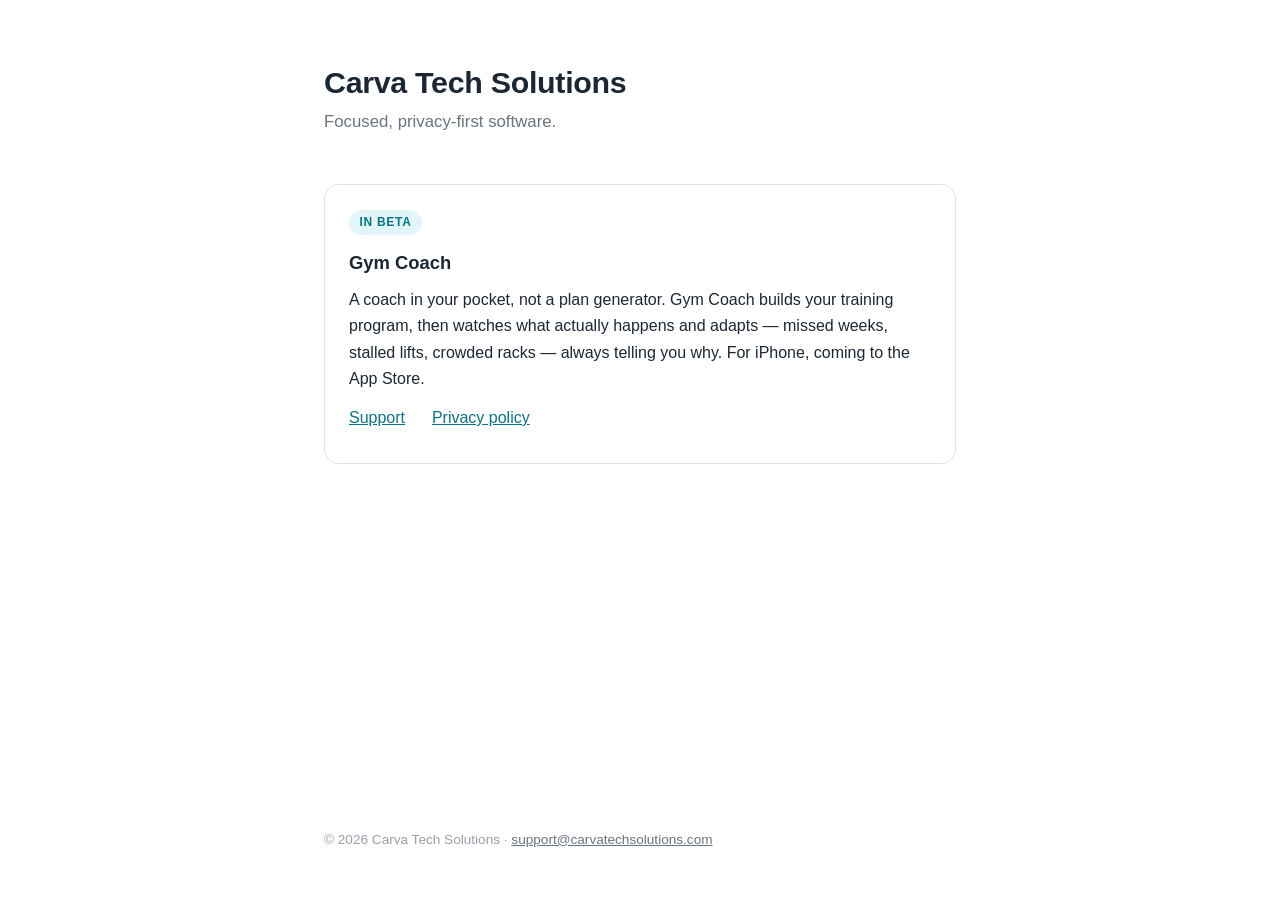
==== index.html @ 8b071067 "Carva Tech site: landing page + Gym Coach legal pages Static site for carvatechsolutions.com via Git" ====
<!doctype html>
<html lang="en">
<head>
<meta charset="utf-8">
<meta name="viewport" content="width=device-width, initial-scale=1">
<title>Carva Tech Solutions</title>
<meta name="description" content="Carva Tech Solutions builds focused, privacy-first software. Maker of Gym Coach, the adaptive training coach for iPhone.">
<style>
  :root { color-scheme: light dark; }
  * { box-sizing: border-box; }
  body {
    margin: 0 auto; max-width: 42rem; min-height: 100vh;
    display: flex; flex-direction: column;
    padding: 4rem 1.25rem 2.5rem;
    font: 16px/1.65 -apple-system, BlinkMacSystemFont, "Segoe UI", Roboto, sans-serif;
    color: #1c2733; background: #ffffff;
  }
  h1 { font-size: 1.9rem; line-height: 1.2; margin: 0 0 .5rem; letter-spacing: -.01em; }
  h2 { font-size: 1.15rem; margin: 0 0 .35rem; }
  p { margin: .55rem 0; }
  a { color: #067585; }
  .tagline { color: #6a7480; font-size: 1.05rem; margin: 0 0 3rem; }
  .card {
    border: 1px solid #dde4e9; border-radius: 14px; padding: 1.4rem 1.5rem; margin: 0 0 1.5rem;
  }
  .badge {
    display: inline-block; font-size: .75rem; font-weight: 600; letter-spacing: .06em;
    text-transform: uppercase; color: #067585; background: #e2f6f9;
    border-radius: 999px; padding: .15rem .65rem; margin-bottom: .8rem;
  }
  .links { margin-top: .8rem; }
  .links a { margin-right: 1.4rem; }
  footer {
    margin-top: auto; padding-top: 3rem; color: #97a1ab; font-size: .85rem;
  }
  footer a { color: #6a7480; }
  @media (prefers-color-scheme: dark) {
    body { color: #d7e2ea; background: #10161d; }
    a { color: #4fc6da; }
    .tagline { color: #8b98a5; }
    .card { border-color: #2b3a48; }
    .badge { color: #4fc6da; background: #0a3138; }
    footer { color: #5a6875; }
    footer a { color: #8b98a5; }
  }
</style>
</head>
<body>

<h1>Carva Tech Solutions</h1>
<p class="tagline">Focused, privacy-first software.</p>

<div class="card">
  <span class="badge">In beta</span>
  <h2>Gym Coach</h2>
  <p>A coach in your pocket, not a plan generator. Gym Coach builds your training program, then watches what actually happens and adapts — missed weeks, stalled lifts, crowded racks — always telling you why. For iPhone, coming to the App Store.</p>
  <p class="links">
    <a href="/gym-coach/support.html">Support</a>
    <a href="/gym-coach/privacy-policy.html">Privacy policy</a>
  </p>
</div>

<footer>
  <p>© 2026 Carva Tech Solutions · <a href="mailto:support@carvatechsolutions.com">support@carvatechsolutions.com</a></p>
</footer>

</body>
</html>
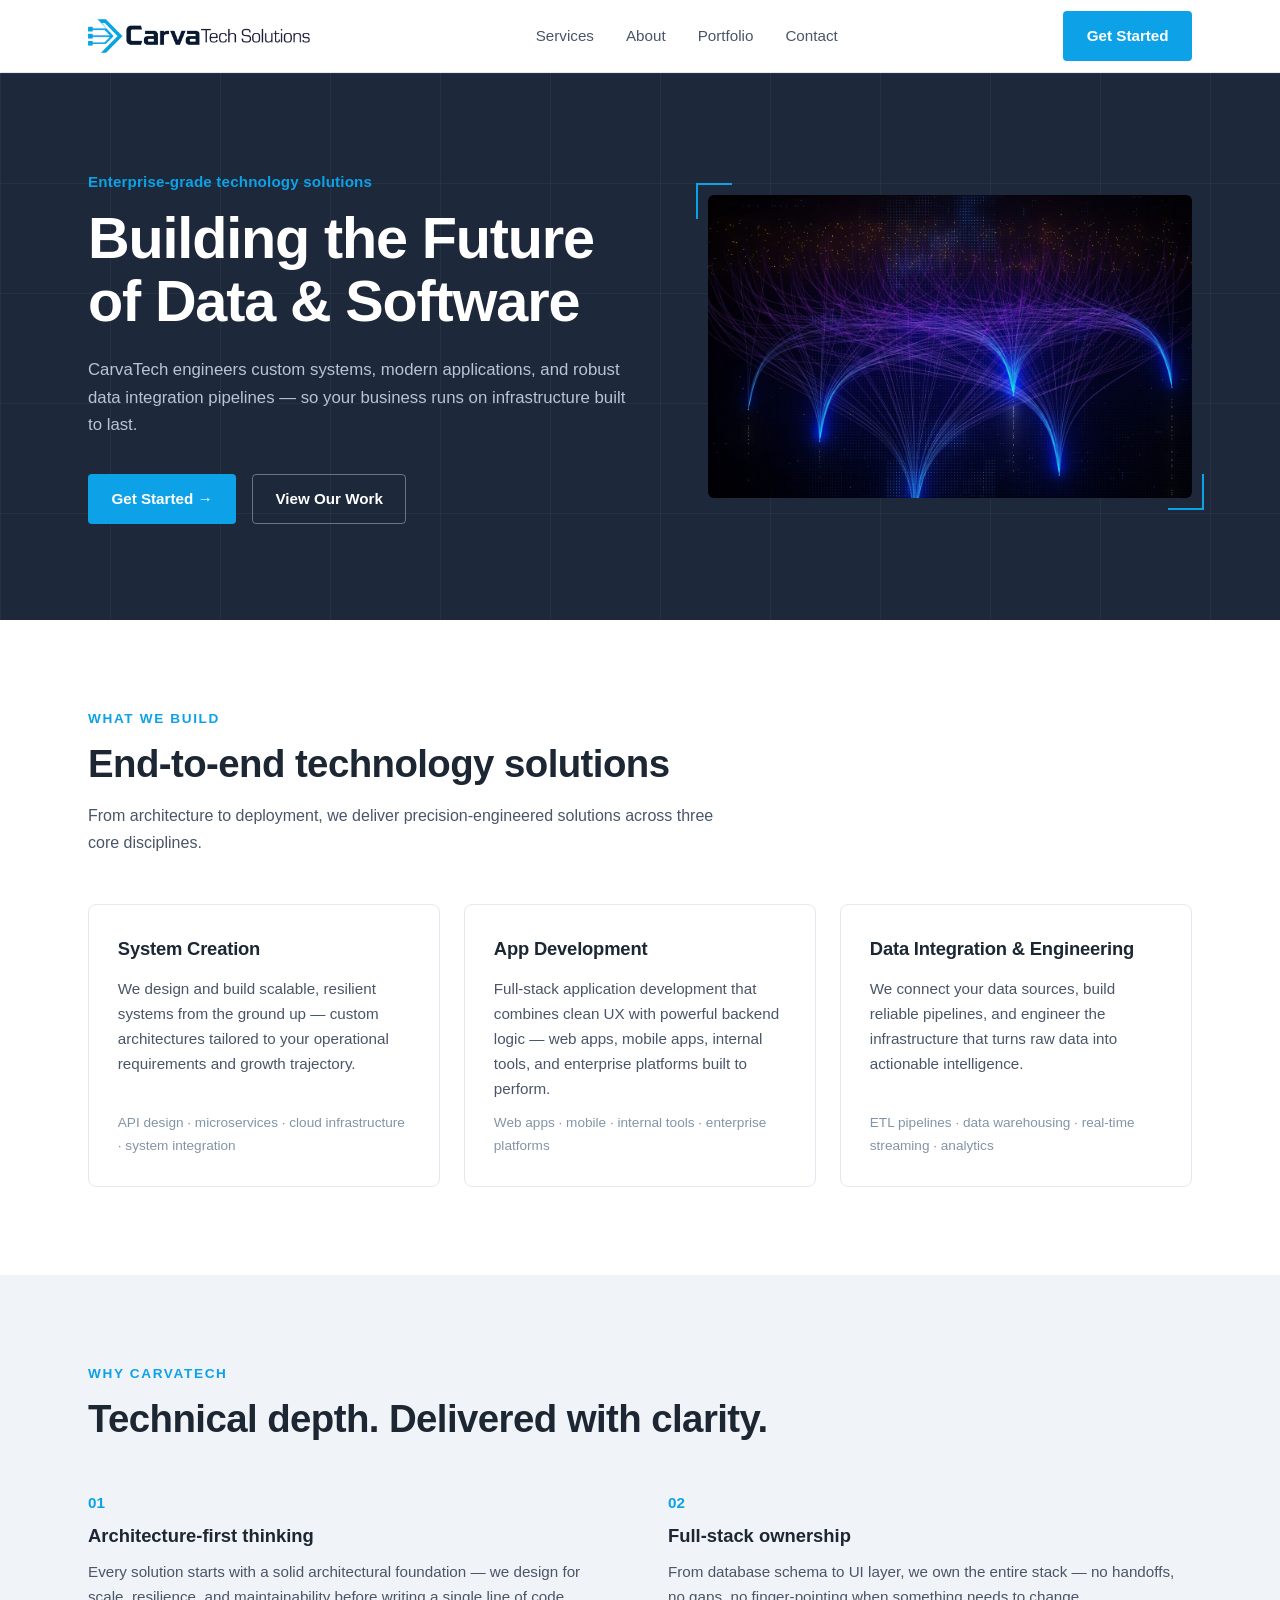
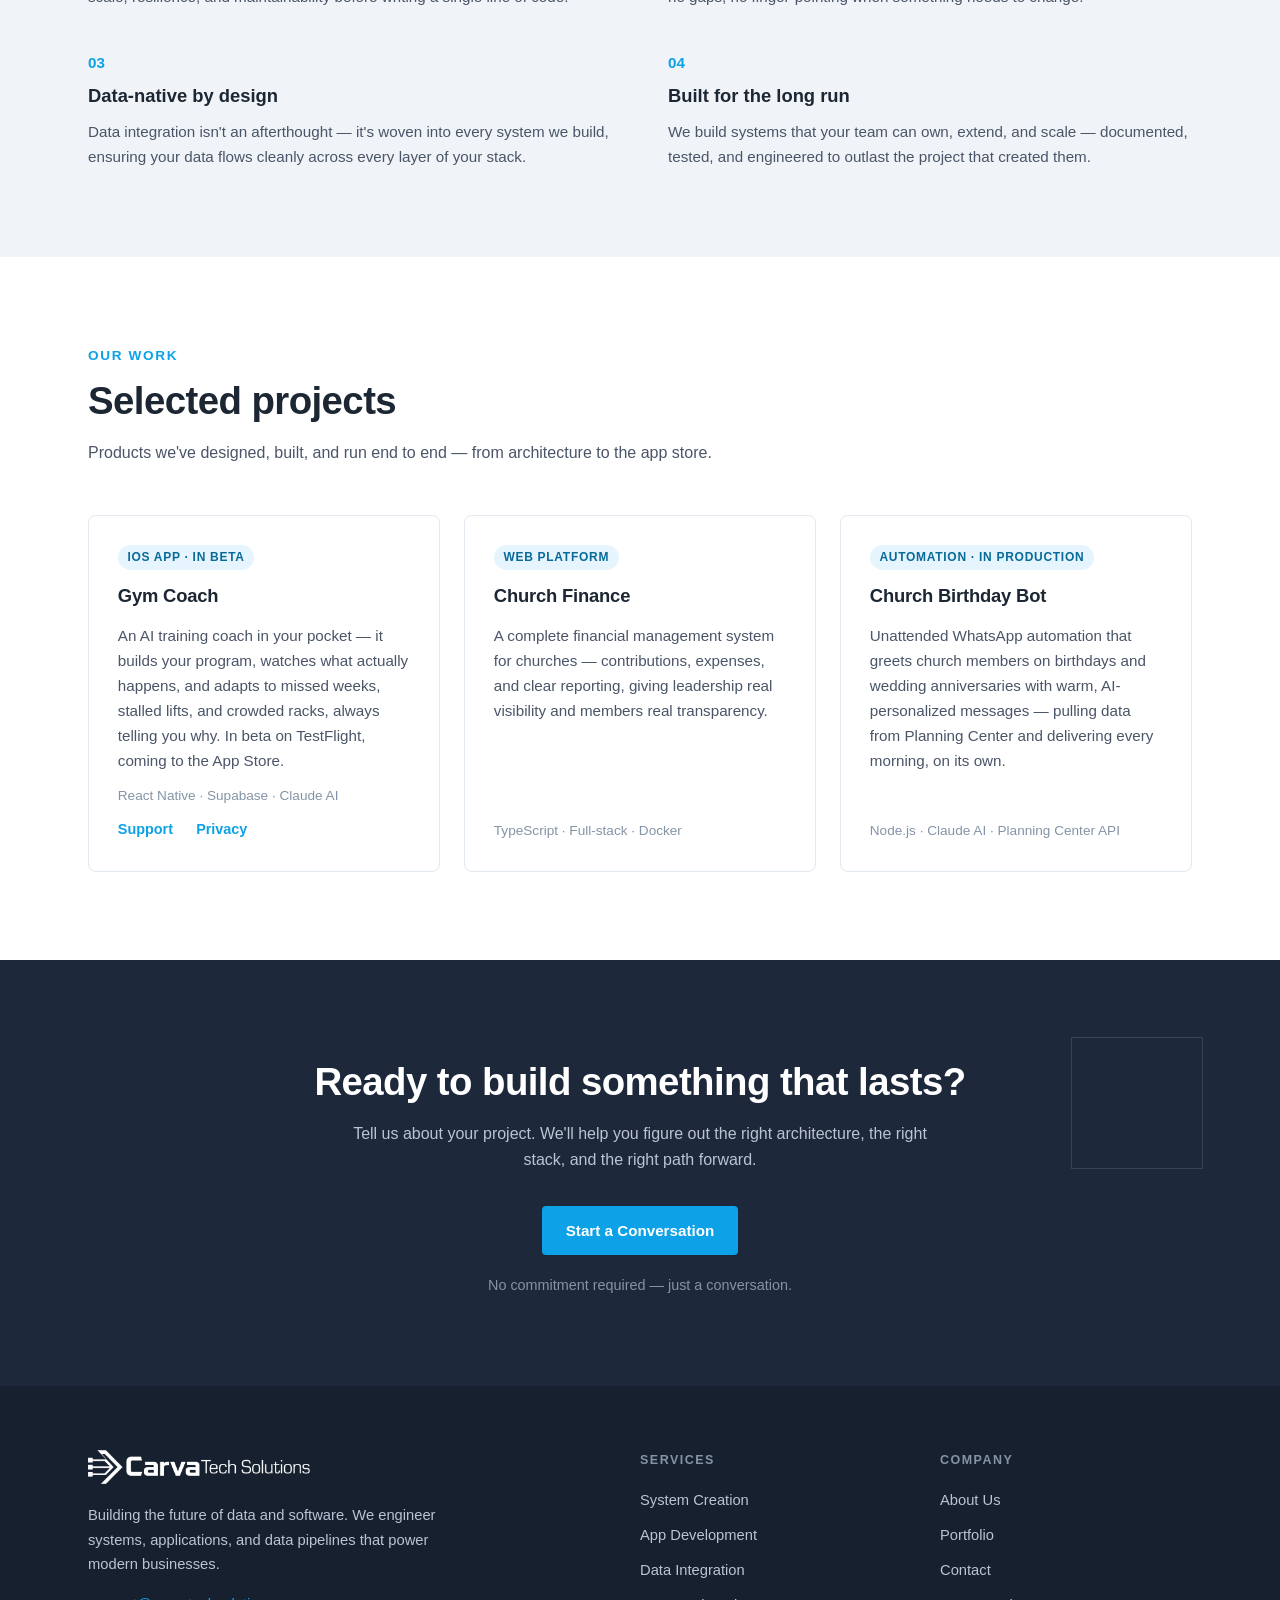
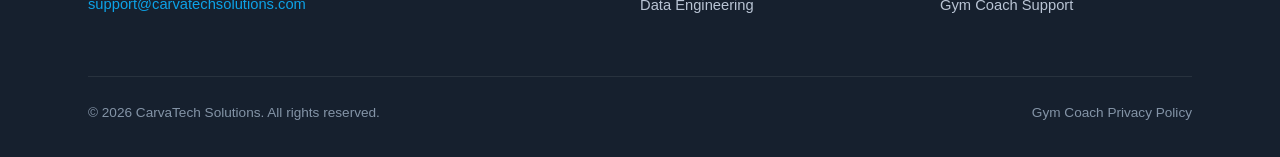
==== commit ef1b22ea: "Redesign in the Airo pattern: logo, hero, services, why, portfolio Recreates the GoDaddy Airo design" ====
--- a/index.html
+++ b/index.html
@@ -3,65 +3,272 @@
 <head>
 <meta charset="utf-8">
 <meta name="viewport" content="width=device-width, initial-scale=1">
-<title>Carva Tech Solutions</title>
-<meta name="description" content="Carva Tech Solutions builds focused, privacy-first software. Maker of Gym Coach, the adaptive training coach for iPhone.">
+<title>CarvaTech Solutions — Systems, Apps & Data Engineering</title>
+<meta name="description" content="CarvaTech engineers custom systems, modern applications, and robust data integration pipelines — infrastructure built to last.">
+<link rel="icon" type="image/png" href="/assets/favicon.png">
+<meta property="og:title" content="CarvaTech Solutions — Systems, Apps & Data Engineering">
+<meta property="og:description" content="Custom systems, modern applications, and robust data pipelines — built to last.">
+<meta property="og:image" content="https://carvatechsolutions.com/assets/hero.jpg">
 <style>
-  :root { color-scheme: light dark; }
-  * { box-sizing: border-box; }
-  body {
-    margin: 0 auto; max-width: 42rem; min-height: 100vh;
-    display: flex; flex-direction: column;
-    padding: 4rem 1.25rem 2.5rem;
-    font: 16px/1.65 -apple-system, BlinkMacSystemFont, "Segoe UI", Roboto, sans-serif;
-    color: #1c2733; background: #ffffff;
+  :root {
+    --navy: #1d283a; --navy-deep: #16202e; --accent: #0da2e7; --accent-dark: #0b8fcc;
+    --ink: #1c2733; --body: #4a5568; --muted: #8494a7; --line: #e3e9f0; --wash: #f0f3f7;
   }
-  h1 { font-size: 1.9rem; line-height: 1.2; margin: 0 0 .5rem; letter-spacing: -.01em; }
-  h2 { font-size: 1.15rem; margin: 0 0 .35rem; }
-  p { margin: .55rem 0; }
-  a { color: #067585; }
-  .tagline { color: #6a7480; font-size: 1.05rem; margin: 0 0 3rem; }
-  .card {
-    border: 1px solid #dde4e9; border-radius: 14px; padding: 1.4rem 1.5rem; margin: 0 0 1.5rem;
-  }
-  .badge {
-    display: inline-block; font-size: .75rem; font-weight: 600; letter-spacing: .06em;
-    text-transform: uppercase; color: #067585; background: #e2f6f9;
-    border-radius: 999px; padding: .15rem .65rem; margin-bottom: .8rem;
-  }
-  .links { margin-top: .8rem; }
-  .links a { margin-right: 1.4rem; }
-  footer {
-    margin-top: auto; padding-top: 3rem; color: #97a1ab; font-size: .85rem;
-  }
-  footer a { color: #6a7480; }
-  @media (prefers-color-scheme: dark) {
-    body { color: #d7e2ea; background: #10161d; }
-    a { color: #4fc6da; }
-    .tagline { color: #8b98a5; }
-    .card { border-color: #2b3a48; }
-    .badge { color: #4fc6da; background: #0a3138; }
-    footer { color: #5a6875; }
-    footer a { color: #8b98a5; }
+  * { box-sizing: border-box; margin: 0; }
+  html { scroll-behavior: smooth; }
+  body { font-family: Inter, -apple-system, BlinkMacSystemFont, "Segoe UI", Roboto, sans-serif;
+         color: var(--ink); background: #fff; line-height: 1.65; font-size: 16px; }
+  img { max-width: 100%; display: block; }
+  a { color: var(--accent); text-decoration: none; }
+  .wrap { max-width: 72rem; margin: 0 auto; padding: 0 1.5rem; }
+
+  .btn { display: inline-block; padding: .7rem 1.4rem; border-radius: 4px; font-weight: 600;
+         font-size: .95rem; border: 1px solid transparent; cursor: pointer; }
+  .btn-primary { background: var(--accent); color: #fff; }
+  .btn-primary:hover { background: var(--accent-dark); }
+  .btn-ghost { border-color: rgba(255,255,255,.35); color: #fff; }
+  .btn-ghost:hover { border-color: #fff; }
+
+  /* header */
+  header { position: sticky; top: 0; z-index: 10; background: #fff; border-bottom: 1px solid var(--line); }
+  .nav { display: flex; align-items: center; justify-content: space-between; height: 72px; }
+  .nav img { height: 34px; width: auto; }
+  .nav-links { display: flex; gap: 2rem; }
+  .nav-links a { color: var(--body); font-size: .95rem; font-weight: 500; }
+  .nav-links a:hover { color: var(--ink); }
+
+  /* hero */
+  .hero { background: var(--navy); color: #fff; position: relative; overflow: hidden; }
+  .hero::before { content: ""; position: absolute; inset: 0;
+    background-image: linear-gradient(rgba(255,255,255,.045) 1px, transparent 1px),
+                      linear-gradient(90deg, rgba(255,255,255,.045) 1px, transparent 1px);
+    background-size: 110px 110px; }
+  .hero .wrap { position: relative; display: flex; align-items: center; gap: 4rem; padding-block: 6rem; }
+  .hero-copy { flex: 1.15; }
+  .kicker { color: var(--accent); font-weight: 600; font-size: .95rem; letter-spacing: .01em; }
+  h1 { font-size: clamp(2.3rem, 5vw, 3.6rem); line-height: 1.1; letter-spacing: -.02em; margin: .8rem 0 1.4rem; }
+  .hero p { color: #b9c4d4; max-width: 34rem; font-size: 1.05rem; }
+  .hero-ctas { display: flex; gap: 1rem; margin-top: 2.2rem; }
+  .hero-art { flex: 1; position: relative; }
+  .hero-art img { border-radius: 6px; }
+  .hero-art::before, .hero-art::after { content: ""; position: absolute; width: 34px; height: 34px; border: 2px solid var(--accent); }
+  .hero-art::before { top: -12px; left: -12px; border-right: none; border-bottom: none; }
+  .hero-art::after { bottom: -12px; right: -12px; border-left: none; border-top: none; }
+
+  /* sections */
+  section { padding-block: 5.5rem; }
+  .label { color: var(--accent); font-weight: 600; font-size: .85rem; text-transform: uppercase; letter-spacing: .12em; }
+  h2 { font-size: clamp(1.7rem, 3.4vw, 2.4rem); letter-spacing: -.015em; line-height: 1.2; margin: .7rem 0 1rem; }
+  .sub { color: var(--body); max-width: 40rem; }
+
+  .cards { display: grid; grid-template-columns: repeat(3, 1fr); gap: 1.5rem; margin-top: 3rem; }
+  .card { border: 1px solid var(--line); border-radius: 8px; padding: 1.8rem; display: flex; flex-direction: column; gap: .7rem; }
+  .card:hover { border-color: var(--accent); }
+  .card h3 { font-size: 1.15rem; letter-spacing: -.01em; }
+  .card p { color: var(--body); font-size: .95rem; flex: 1; }
+  .tags { color: var(--muted); font-size: .85rem; }
+
+  .wash { background: var(--wash); }
+  .why-grid { display: grid; grid-template-columns: 1fr 1fr; gap: 2.6rem 3.5rem; margin-top: 3rem; }
+  .why-num { color: var(--accent); font-weight: 700; font-size: .95rem; }
+  .why-grid h3 { font-size: 1.15rem; margin: .35rem 0 .45rem; }
+  .why-grid p { color: var(--body); font-size: .95rem; }
+
+  .badge { align-self: flex-start; background: #e6f5fd; color: #086a99; font-size: .75rem;
+           font-weight: 600; letter-spacing: .06em; text-transform: uppercase;
+           padding: .18rem .6rem; border-radius: 999px; }
+  .card-links { font-size: .9rem; font-weight: 600; }
+  .card-links a + a { margin-left: 1.2rem; }
+
+  /* cta */
+  .cta { background: var(--navy); color: #fff; text-align: center; position: relative; overflow: hidden; }
+  .cta::before { content: ""; position: absolute; right: 6%; top: 18%; width: 130px; height: 130px;
+                 border: 1px solid rgba(255,255,255,.12); }
+  .cta p { color: #b9c4d4; max-width: 36rem; margin: 0 auto 2rem; }
+  .cta .note { font-size: .9rem; color: #8494a7; margin: 1.2rem auto 0; }
+
+  /* footer */
+  footer { background: var(--navy-deep); color: #b9c4d4; padding: 4rem 0 2rem; }
+  .foot { display: grid; grid-template-columns: 2fr 1fr 1fr; gap: 3rem; }
+  .foot img { height: 34px; width: auto; filter: brightness(0) invert(1); }
+  .foot-tagline { font-size: .92rem; margin-top: 1.2rem; max-width: 24rem; }
+  .foot-mail { display: inline-block; margin-top: 1rem; font-size: .92rem; }
+  .foot h4 { color: #8494a7; font-size: .78rem; text-transform: uppercase; letter-spacing: .12em; margin-bottom: 1rem; }
+  .foot ul { list-style: none; padding: 0; }
+  .foot li { margin: .55rem 0; }
+  .foot ul a { color: #b9c4d4; font-size: .92rem; }
+  .foot ul a:hover { color: #fff; }
+  .foot-bottom { border-top: 1px solid rgba(255,255,255,.08); margin-top: 3rem; padding-top: 1.6rem;
+                 display: flex; justify-content: space-between; gap: 1rem; flex-wrap: wrap; font-size: .85rem; color: #8494a7; }
+  .foot-bottom a { color: #8494a7; }
+  .foot-bottom a:hover { color: #fff; }
+
+  @media (max-width: 900px) {
+    .hero .wrap { flex-direction: column; gap: 3rem; padding-block: 4rem; }
+    .cards { grid-template-columns: 1fr; }
+    .why-grid { grid-template-columns: 1fr; }
+    .foot { grid-template-columns: 1fr; gap: 2rem; }
+    .nav-links { display: none; }
   }
 </style>
 </head>
 <body>
 
-<h1>Carva Tech Solutions</h1>
-<p class="tagline">Focused, privacy-first software.</p>
-
-<div class="card">
-  <span class="badge">In beta</span>
-  <h2>Gym Coach</h2>
-  <p>A coach in your pocket, not a plan generator. Gym Coach builds your training program, then watches what actually happens and adapts — missed weeks, stalled lifts, crowded racks — always telling you why. For iPhone, coming to the App Store.</p>
-  <p class="links">
-    <a href="/gym-coach/support.html">Support</a>
-    <a href="/gym-coach/privacy-policy.html">Privacy policy</a>
-  </p>
+<header>
+  <div class="wrap nav">
+    <a href="#top"><img src="/assets/logo.png" alt="CarvaTech Solutions"></a>
+    <nav class="nav-links">
+      <a href="#services">Services</a>
+      <a href="#about">About</a>
+      <a href="#portfolio">Portfolio</a>
+      <a href="#contact">Contact</a>
+    </nav>
+    <a class="btn btn-primary" href="#contact">Get Started</a>
+  </div>
+</header>
+
+<div class="hero" id="top">
+  <div class="wrap">
+    <div class="hero-copy">
+      <div class="kicker">Enterprise-grade technology solutions</div>
+      <h1>Building the Future of Data &amp; Software</h1>
+      <p>CarvaTech engineers custom systems, modern applications, and robust data integration pipelines — so your business runs on infrastructure built to last.</p>
+      <div class="hero-ctas">
+        <a class="btn btn-primary" href="#contact">Get Started →</a>
+        <a class="btn btn-ghost" href="#portfolio">View Our Work</a>
+      </div>
+    </div>
+    <div class="hero-art"><img src="/assets/hero.jpg" alt="" loading="eager"></div>
+  </div>
 </div>
 
+<section id="services">
+  <div class="wrap">
+    <div class="label">What we build</div>
+    <h2>End-to-end technology solutions</h2>
+    <p class="sub">From architecture to deployment, we deliver precision-engineered solutions across three core disciplines.</p>
+    <div class="cards">
+      <div class="card">
+        <h3>System Creation</h3>
+        <p>We design and build scalable, resilient systems from the ground up — custom architectures tailored to your operational requirements and growth trajectory.</p>
+        <div class="tags">API design · microservices · cloud infrastructure · system integration</div>
+      </div>
+      <div class="card">
+        <h3>App Development</h3>
+        <p>Full-stack application development that combines clean UX with powerful backend logic — web apps, mobile apps, internal tools, and enterprise platforms built to perform.</p>
+        <div class="tags">Web apps · mobile · internal tools · enterprise platforms</div>
+      </div>
+      <div class="card">
+        <h3>Data Integration &amp; Engineering</h3>
+        <p>We connect your data sources, build reliable pipelines, and engineer the infrastructure that turns raw data into actionable intelligence.</p>
+        <div class="tags">ETL pipelines · data warehousing · real-time streaming · analytics</div>
+      </div>
+    </div>
+  </div>
+</section>
+
+<section id="about" class="wash">
+  <div class="wrap">
+    <div class="label">Why CarvaTech</div>
+    <h2>Technical depth. Delivered with clarity.</h2>
+    <div class="why-grid">
+      <div>
+        <div class="why-num">01</div>
+        <h3>Architecture-first thinking</h3>
+        <p>Every solution starts with a solid architectural foundation — we design for scale, resilience, and maintainability before writing a single line of code.</p>
+      </div>
+      <div>
+        <div class="why-num">02</div>
+        <h3>Full-stack ownership</h3>
+        <p>From database schema to UI layer, we own the entire stack — no handoffs, no gaps, no finger-pointing when something needs to change.</p>
+      </div>
+      <div>
+        <div class="why-num">03</div>
+        <h3>Data-native by design</h3>
+        <p>Data integration isn't an afterthought — it's woven into every system we build, ensuring your data flows cleanly across every layer of your stack.</p>
+      </div>
+      <div>
+        <div class="why-num">04</div>
+        <h3>Built for the long run</h3>
+        <p>We build systems that your team can own, extend, and scale — documented, tested, and engineered to outlast the project that created them.</p>
+      </div>
+    </div>
+  </div>
+</section>
+
+<section id="portfolio">
+  <div class="wrap">
+    <div class="label">Our work</div>
+    <h2>Selected projects</h2>
+    <p class="sub">Products we've designed, built, and run end to end — from architecture to the app store.</p>
+    <div class="cards">
+      <div class="card">
+        <span class="badge">iOS app · In beta</span>
+        <h3>Gym Coach</h3>
+        <p>An AI training coach in your pocket — it builds your program, watches what actually happens, and adapts to missed weeks, stalled lifts, and crowded racks, always telling you why. In beta on TestFlight, coming to the App Store.</p>
+        <div class="tags">React Native · Supabase · Claude AI</div>
+        <div class="card-links">
+          <a href="/gym-coach/support.html">Support</a>
+          <a href="/gym-coach/privacy-policy.html">Privacy</a>
+        </div>
+      </div>
+      <div class="card">
+        <span class="badge">Web platform</span>
+        <h3>Church Finance</h3>
+        <p>A complete financial management system for churches — contributions, expenses, and clear reporting, giving leadership real visibility and members real transparency.</p>
+        <div class="tags">TypeScript · Full-stack · Docker</div>
+      </div>
+      <div class="card">
+        <span class="badge">Automation · In production</span>
+        <h3>Church Birthday Bot</h3>
+        <p>Unattended WhatsApp automation that greets church members on birthdays and wedding anniversaries with warm, AI-personalized messages — pulling data from Planning Center and delivering every morning, on its own.</p>
+        <div class="tags">Node.js · Claude AI · Planning Center API</div>
+      </div>
+    </div>
+  </div>
+</section>
+
+<section id="contact" class="cta">
+  <div class="wrap">
+    <h2>Ready to build something that lasts?</h2>
+    <p>Tell us about your project. We'll help you figure out the right architecture, the right stack, and the right path forward.</p>
+    <a class="btn btn-primary" href="mailto:support@carvatechsolutions.com">Start a Conversation</a>
+    <p class="note">No commitment required — just a conversation.</p>
+  </div>
+</section>
+
 <footer>
-  <p>© 2026 Carva Tech Solutions · <a href="mailto:support@carvatechsolutions.com">support@carvatechsolutions.com</a></p>
+  <div class="wrap">
+    <div class="foot">
+      <div>
+        <img src="/assets/logo.png" alt="CarvaTech Solutions">
+        <p class="foot-tagline">Building the future of data and software. We engineer systems, applications, and data pipelines that power modern businesses.</p>
+        <a class="foot-mail" href="mailto:support@carvatechsolutions.com">support@carvatechsolutions.com</a>
+      </div>
+      <div>
+        <h4>Services</h4>
+        <ul>
+          <li><a href="#services">System Creation</a></li>
+          <li><a href="#services">App Development</a></li>
+          <li><a href="#services">Data Integration</a></li>
+          <li><a href="#services">Data Engineering</a></li>
+        </ul>
+      </div>
+      <div>
+        <h4>Company</h4>
+        <ul>
+          <li><a href="#about">About Us</a></li>
+          <li><a href="#portfolio">Portfolio</a></li>
+          <li><a href="#contact">Contact</a></li>
+          <li><a href="/gym-coach/support.html">Gym Coach Support</a></li>
+        </ul>
+      </div>
+    </div>
+    <div class="foot-bottom">
+      <span>© 2026 CarvaTech Solutions. All rights reserved.</span>
+      <a href="/gym-coach/privacy-policy.html">Gym Coach Privacy Policy</a>
+    </div>
+  </div>
 </footer>
 
 </body>
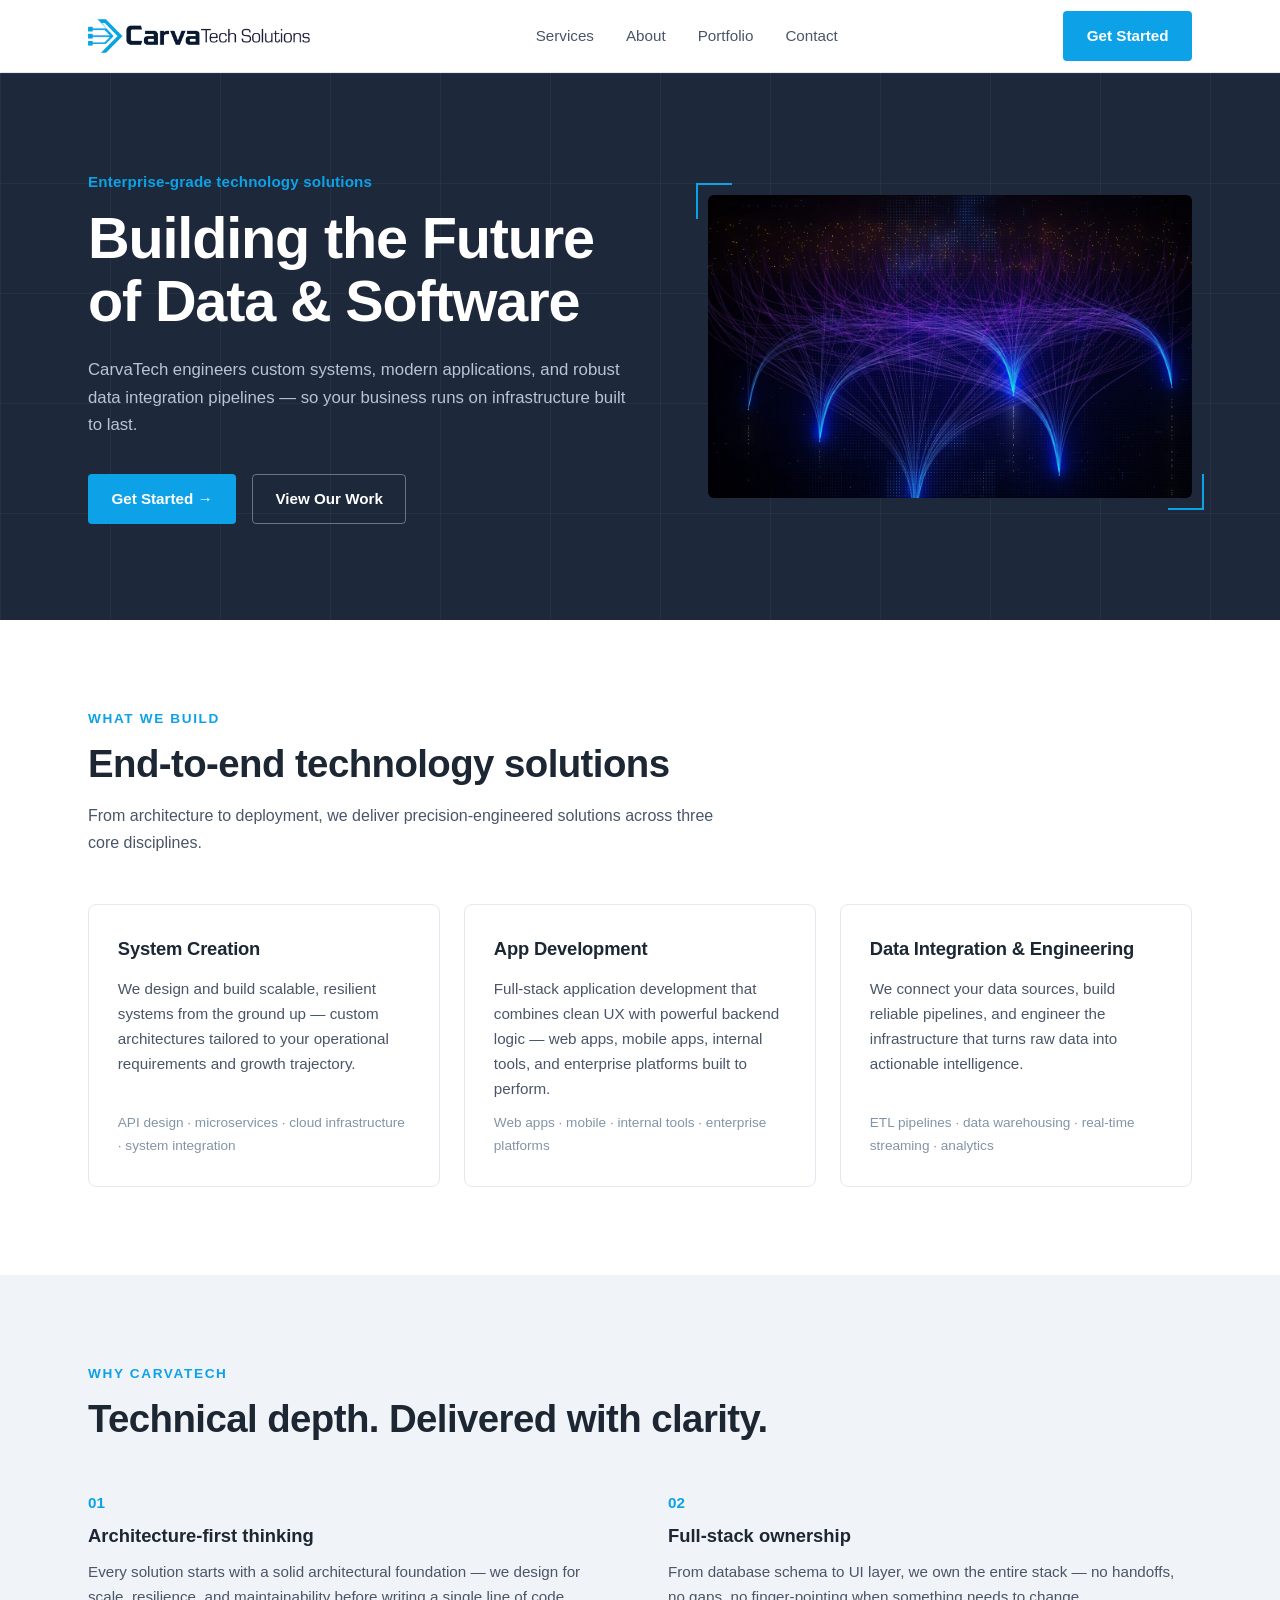
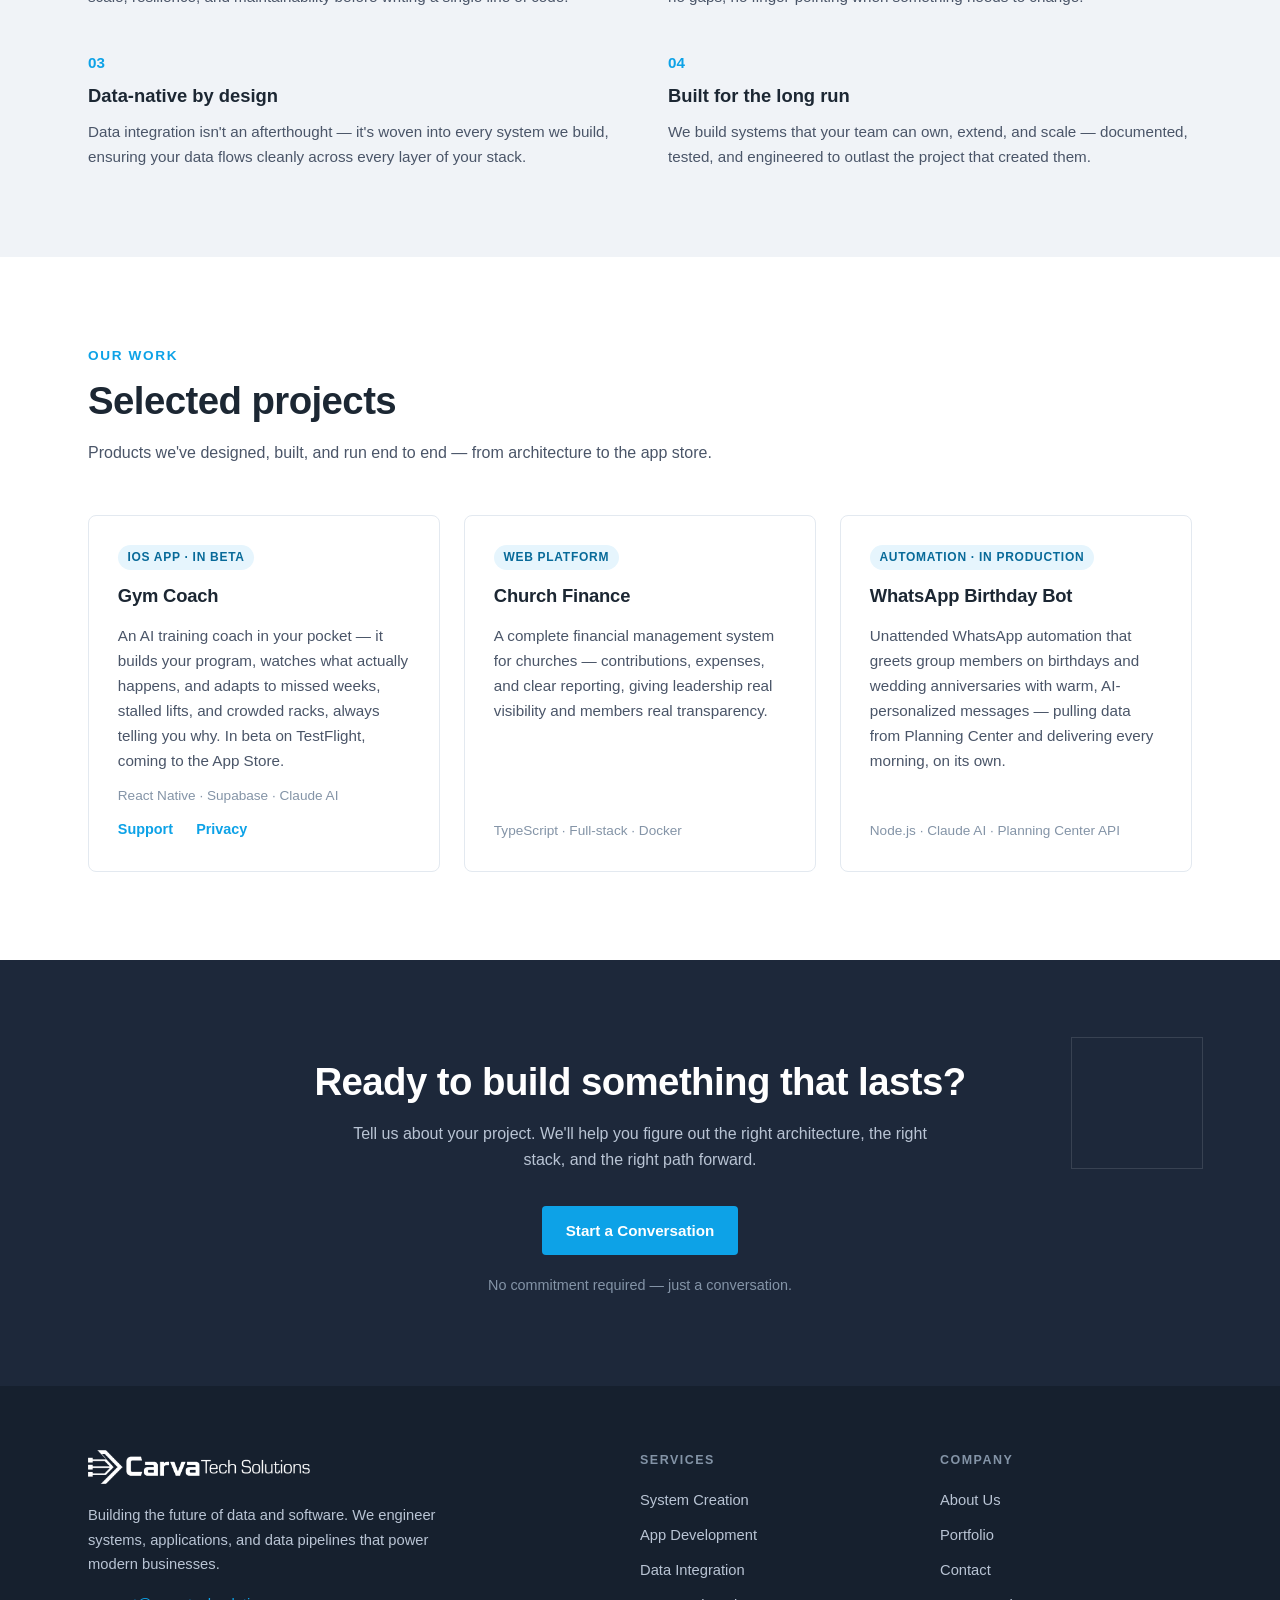
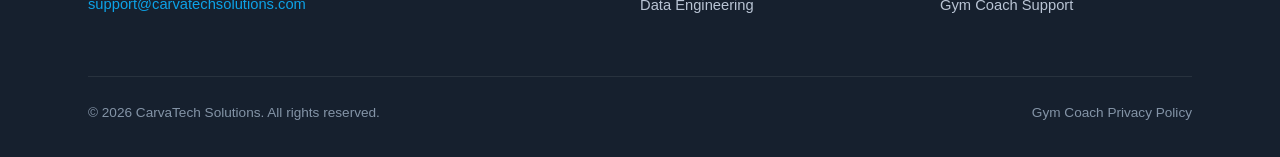
==== commit 87eb7e3c: "Changing WhatsApp Bot title on the website" ====
--- a/index.html
+++ b/index.html
@@ -220,8 +220,8 @@
       </div>
       <div class="card">
         <span class="badge">Automation · In production</span>
-        <h3>Church Birthday Bot</h3>
-        <p>Unattended WhatsApp automation that greets church members on birthdays and wedding anniversaries with warm, AI-personalized messages — pulling data from Planning Center and delivering every morning, on its own.</p>
+        <h3>WhatsApp Birthday Bot</h3>
+        <p>Unattended WhatsApp automation that greets group members on birthdays and wedding anniversaries with warm, AI-personalized messages — pulling data from Planning Center and delivering every morning, on its own.</p>
         <div class="tags">Node.js · Claude AI · Planning Center API</div>
       </div>
     </div>
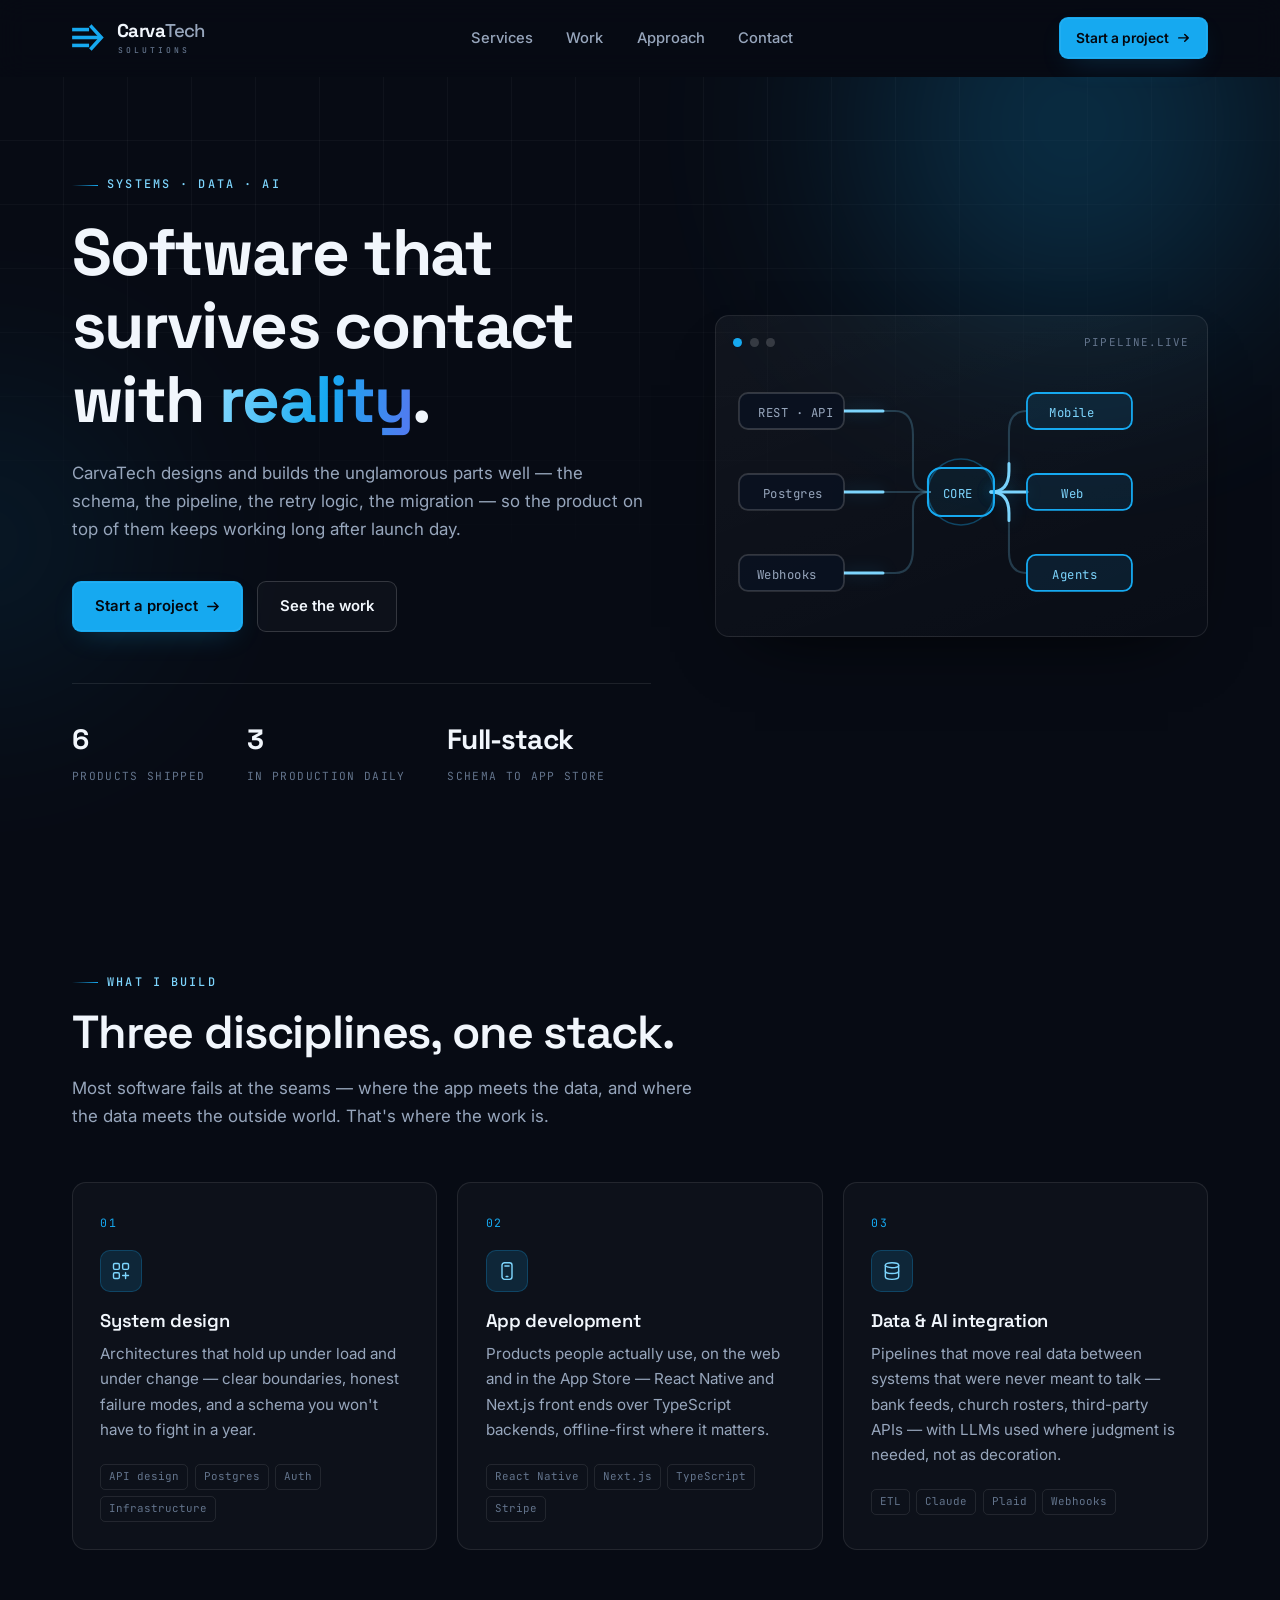
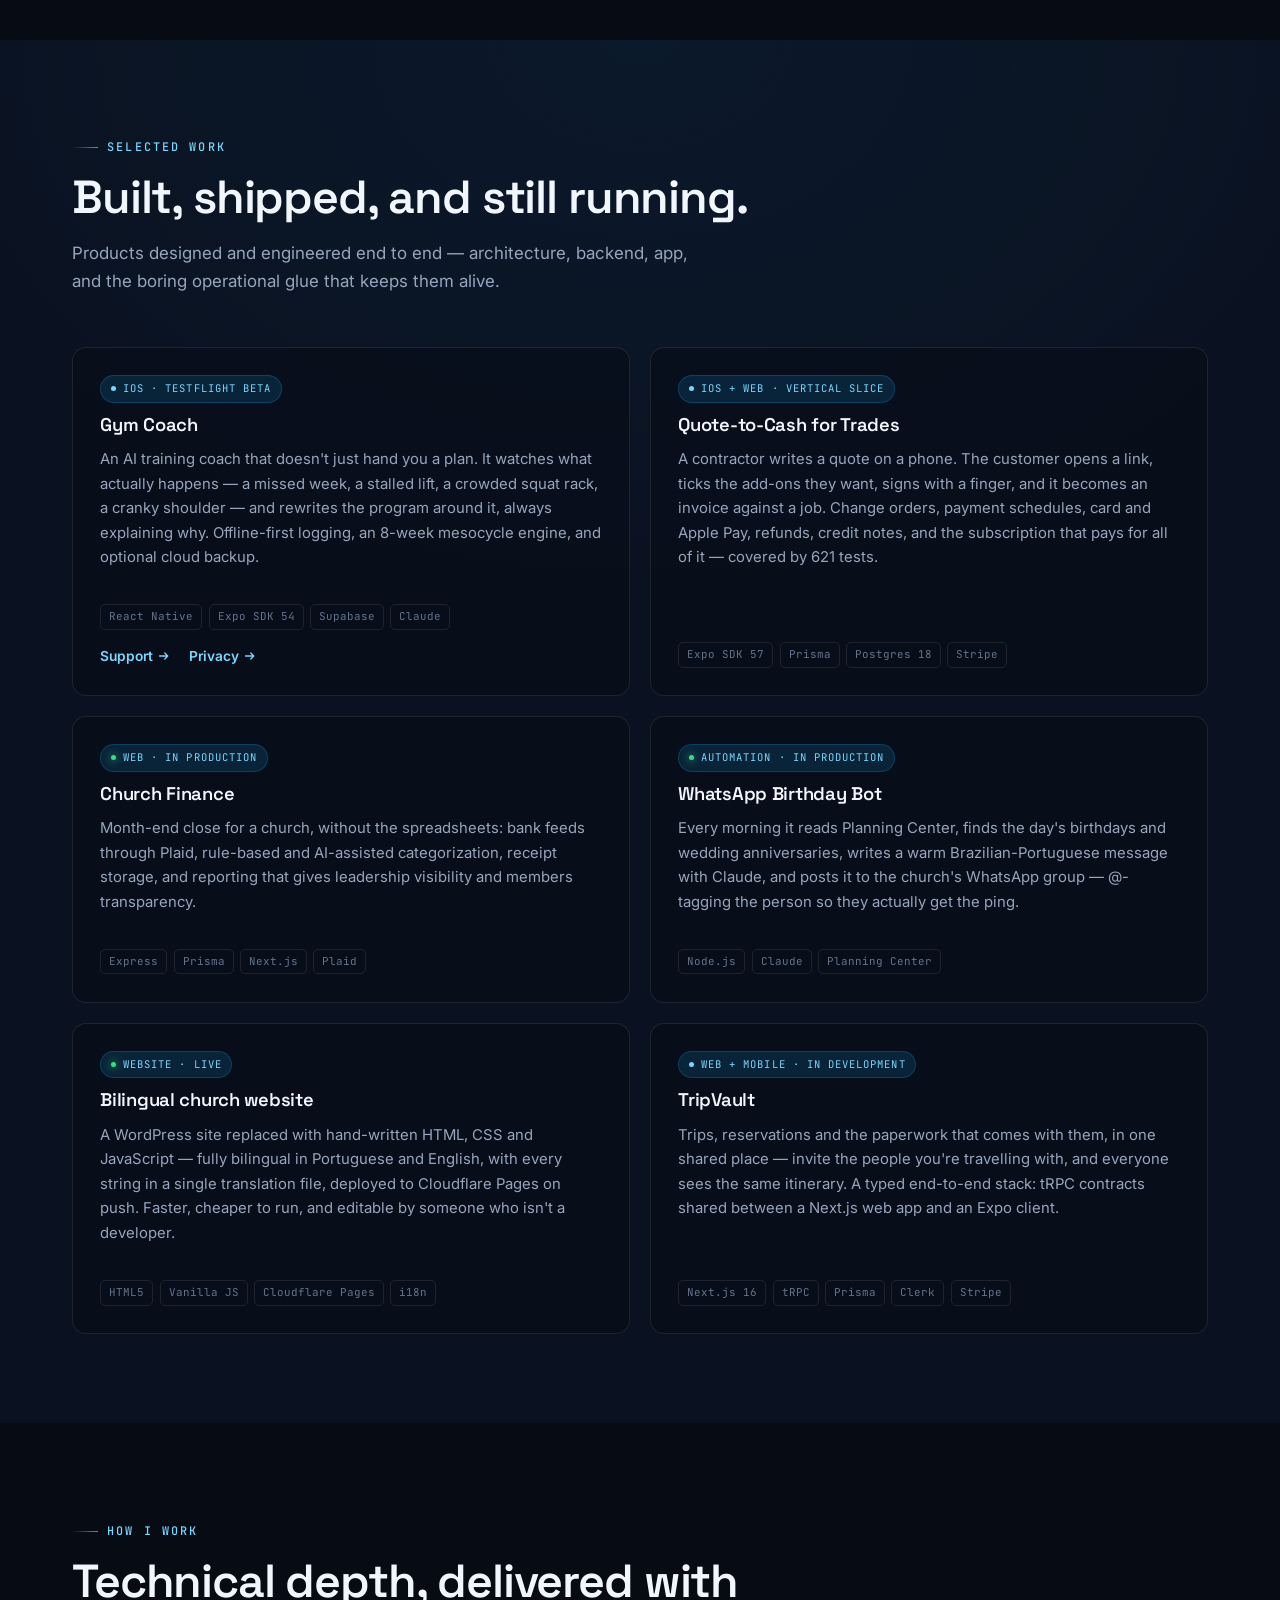
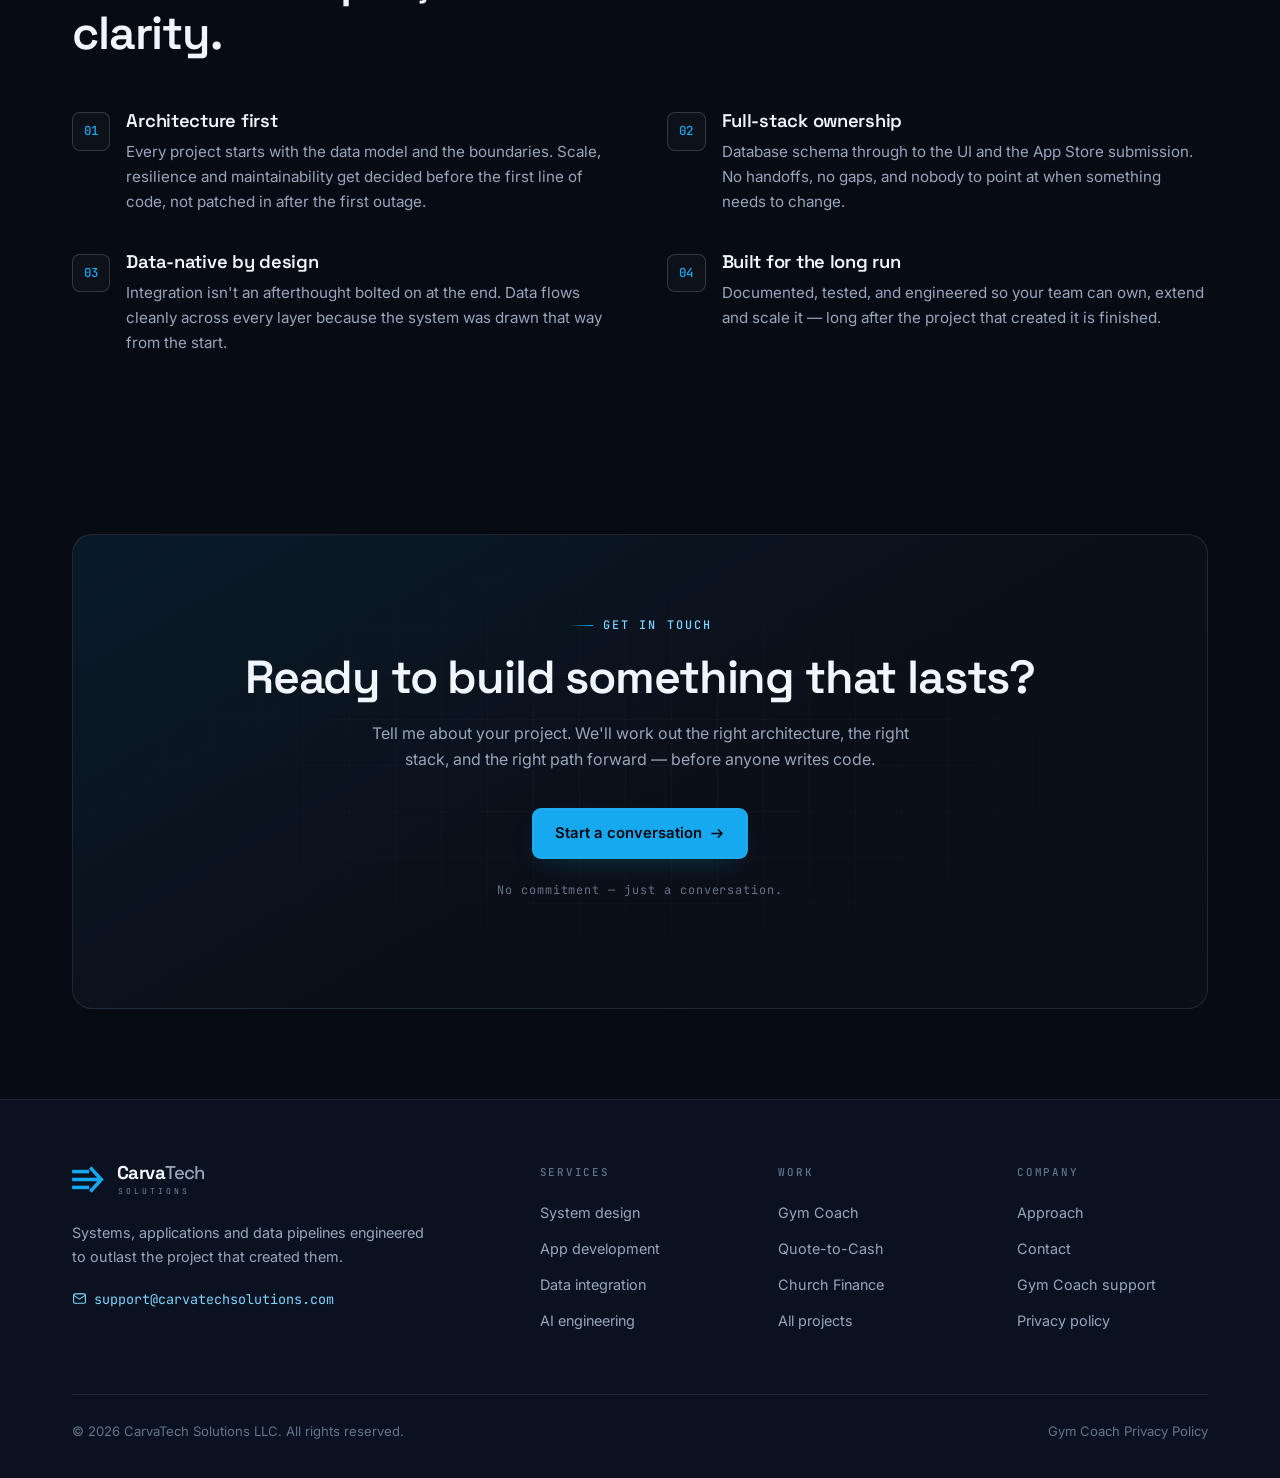
==== commit 1fda884d: "Redesign the site around a dark engineering identity Rebuild the homepage on a dark navy canvas with" ====
--- a/index.html
+++ b/index.html
@@ -2,227 +2,627 @@
 <html lang="en">
 <head>
 <meta charset="utf-8">
+<script>document.documentElement.className += " js";</script>
 <meta name="viewport" content="width=device-width, initial-scale=1">
-<title>CarvaTech Solutions — Systems, Apps & Data Engineering</title>
-<meta name="description" content="CarvaTech engineers custom systems, modern applications, and robust data integration pipelines — infrastructure built to last.">
+<title>CarvaTech Solutions — Systems, Apps &amp; Data Engineering</title>
+<meta name="description" content="CarvaTech engineers custom systems, modern applications, and AI-powered data pipelines — software built to survive contact with reality.">
+<meta name="theme-color" content="#070B14">
 <link rel="icon" type="image/png" href="/assets/favicon.png">
-<meta property="og:title" content="CarvaTech Solutions — Systems, Apps & Data Engineering">
-<meta property="og:description" content="Custom systems, modern applications, and robust data pipelines — built to last.">
+<link rel="icon" type="image/svg+xml" href="/assets/mark.svg">
+<meta property="og:type" content="website">
+<meta property="og:url" content="https://carvatechsolutions.com/">
+<meta property="og:title" content="CarvaTech Solutions — Systems, Apps &amp; Data Engineering">
+<meta property="og:description" content="Custom systems, modern applications, and AI-powered data pipelines — built to last.">
 <meta property="og:image" content="https://carvatechsolutions.com/assets/hero.jpg">
+<meta name="twitter:card" content="summary_large_image">
+<link rel="preconnect" href="https://fonts.googleapis.com">
+<link rel="preconnect" href="https://fonts.gstatic.com" crossorigin>
+<link href="https://fonts.googleapis.com/css2?family=Space+Grotesk:wght@500;600;700&family=Inter:wght@400;500;600&family=JetBrains+Mono:wght@400;500&display=swap" rel="stylesheet">
 <style>
   :root {
-    --navy: #1d283a; --navy-deep: #16202e; --accent: #0da2e7; --accent-dark: #0b8fcc;
-    --ink: #1c2733; --body: #4a5568; --muted: #8494a7; --line: #e3e9f0; --wash: #f0f3f7;
-  }
+    --bg:        #070B14;
+    --bg-2:      #0A1120;
+    --elev:      rgba(255,255,255,.028);
+    --elev-2:    rgba(255,255,255,.05);
+    --line:      rgba(255,255,255,.09);
+    --line-2:    rgba(255,255,255,.16);
+    --ink:       #F1F6FC;
+    --body:      #97A6BC;
+    --muted:     #63748C;
+    --accent:    #16A9F0;
+    --accent-2:  #7DD5FD;
+    --accent-dim:rgba(22,169,240,.14);
+    --glow:      rgba(22,169,240,.30);
+
+    --sans: Inter, -apple-system, BlinkMacSystemFont, "Segoe UI", Roboto, sans-serif;
+    --disp: "Space Grotesk", var(--sans);
+    --mono: "JetBrains Mono", ui-monospace, SFMono-Regular, Menlo, monospace;
+
+    --wrap: 74rem;
+    --r:   14px;
+  }
+
   * { box-sizing: border-box; margin: 0; }
-  html { scroll-behavior: smooth; }
-  body { font-family: Inter, -apple-system, BlinkMacSystemFont, "Segoe UI", Roboto, sans-serif;
-         color: var(--ink); background: #fff; line-height: 1.65; font-size: 16px; }
-  img { max-width: 100%; display: block; }
-  a { color: var(--accent); text-decoration: none; }
-  .wrap { max-width: 72rem; margin: 0 auto; padding: 0 1.5rem; }
-
-  .btn { display: inline-block; padding: .7rem 1.4rem; border-radius: 4px; font-weight: 600;
-         font-size: .95rem; border: 1px solid transparent; cursor: pointer; }
-  .btn-primary { background: var(--accent); color: #fff; }
-  .btn-primary:hover { background: var(--accent-dark); }
-  .btn-ghost { border-color: rgba(255,255,255,.35); color: #fff; }
-  .btn-ghost:hover { border-color: #fff; }
-
-  /* header */
-  header { position: sticky; top: 0; z-index: 10; background: #fff; border-bottom: 1px solid var(--line); }
-  .nav { display: flex; align-items: center; justify-content: space-between; height: 72px; }
-  .nav img { height: 34px; width: auto; }
-  .nav-links { display: flex; gap: 2rem; }
-  .nav-links a { color: var(--body); font-size: .95rem; font-weight: 500; }
+  html { scroll-behavior: smooth; -webkit-text-size-adjust: 100%; }
+  body {
+    font-family: var(--sans); background: var(--bg); color: var(--ink);
+    line-height: 1.65; font-size: 16px; -webkit-font-smoothing: antialiased;
+    overflow-x: hidden;
+  }
+  img, svg { display: block; max-width: 100%; }
+  a { color: inherit; text-decoration: none; }
+  ::selection { background: var(--accent); color: #04070E; }
+  :focus-visible { outline: 2px solid var(--accent-2); outline-offset: 3px; border-radius: 4px; }
+
+  .wrap { max-width: var(--wrap); margin-inline: auto; padding-inline: 1.5rem; }
+
+  /* ---------- type ---------- */
+  h1, h2, h3 { font-family: var(--disp); font-weight: 600; letter-spacing: -.025em; line-height: 1.12; }
+  h1 { font-size: clamp(2.4rem, 5.6vw, 4.1rem); font-weight: 700; }
+  h2 { font-size: clamp(1.9rem, 3.9vw, 2.9rem); }
+  h3 { font-size: 1.15rem; letter-spacing: -.015em; }
+  p  { color: var(--body); }
+
+  .eyebrow {
+    font-family: var(--mono); font-size: .74rem; font-weight: 500;
+    letter-spacing: .18em; text-transform: uppercase; color: var(--accent-2);
+    display: inline-flex; align-items: center; gap: .6rem;
+  }
+  .eyebrow::before {
+    content: ""; width: 1.6rem; height: 1px; background: linear-gradient(90deg, transparent, var(--accent));
+  }
+  .lede { font-size: 1.06rem; max-width: 40rem; }
+
+  /* ---------- logo ---------- */
+  .logo { display: inline-flex; align-items: center; gap: .68rem; }
+  .logo .mark { width: 34px; height: 27px; color: var(--accent); flex: none; }
+  .logo .mark .feed { opacity: .5; }
+  .logo-type { display: flex; flex-direction: column; line-height: 1; }
+  .logo-name {
+    font-family: var(--disp); font-weight: 700; font-size: 1.16rem;
+    letter-spacing: -.03em; color: var(--ink);
+  }
+  .logo-name .lt { font-weight: 500; color: var(--body); }
+  .logo-sub {
+    font-family: var(--mono); font-size: .5rem; font-weight: 500;
+    letter-spacing: .38em; text-transform: uppercase; color: var(--muted);
+    margin-top: .3rem; padding-left: .08em;
+  }
+
+  /* ---------- buttons ---------- */
+  .btn {
+    display: inline-flex; align-items: center; gap: .5rem; padding: .78rem 1.35rem;
+    border-radius: 9px; font-size: .93rem; font-weight: 600; font-family: var(--sans);
+    border: 1px solid transparent; cursor: pointer; white-space: nowrap;
+    transition: transform .18s ease, box-shadow .22s ease, background .22s ease, border-color .22s ease, color .22s ease;
+  }
+  .btn svg { width: 1em; height: 1em; transition: transform .18s ease; }
+  .btn:hover svg { transform: translateX(3px); }
+  .btn-primary {
+    background: var(--accent); color: #04070E;
+    box-shadow: 0 0 0 1px rgba(255,255,255,.06) inset, 0 10px 30px -12px var(--glow);
+  }
+  .btn-primary:hover { background: var(--accent-2); transform: translateY(-1px); box-shadow: 0 14px 38px -12px var(--glow); }
+  .btn-ghost { border-color: var(--line-2); color: var(--ink); background: var(--elev); }
+  .btn-ghost:hover { border-color: var(--accent); color: var(--accent-2); background: var(--accent-dim); }
+  .btn-sm { padding: .55rem 1rem; font-size: .86rem; }
+
+  /* ---------- header ---------- */
+  header {
+    position: sticky; top: 0; z-index: 50;
+    background: rgba(7,11,20,.72); backdrop-filter: blur(14px); -webkit-backdrop-filter: blur(14px);
+    border-bottom: 1px solid transparent; transition: border-color .3s ease, background .3s ease;
+  }
+  header.stuck { border-bottom-color: var(--line); background: rgba(7,11,20,.9); }
+  .nav { display: flex; align-items: center; justify-content: space-between; gap: 2rem; height: 76px; }
+  .nav-links { display: flex; gap: 2.1rem; }
+  .nav-links a {
+    font-size: .92rem; font-weight: 500; color: var(--body); position: relative; padding: .2rem 0;
+    transition: color .2s ease;
+  }
+  .nav-links a::after {
+    content: ""; position: absolute; left: 0; bottom: -2px; width: 0; height: 1px;
+    background: var(--accent); transition: width .25s ease;
+  }
   .nav-links a:hover { color: var(--ink); }
-
-  /* hero */
-  .hero { background: var(--navy); color: #fff; position: relative; overflow: hidden; }
-  .hero::before { content: ""; position: absolute; inset: 0;
-    background-image: linear-gradient(rgba(255,255,255,.045) 1px, transparent 1px),
-                      linear-gradient(90deg, rgba(255,255,255,.045) 1px, transparent 1px);
-    background-size: 110px 110px; }
-  .hero .wrap { position: relative; display: flex; align-items: center; gap: 4rem; padding-block: 6rem; }
-  .hero-copy { flex: 1.15; }
-  .kicker { color: var(--accent); font-weight: 600; font-size: .95rem; letter-spacing: .01em; }
-  h1 { font-size: clamp(2.3rem, 5vw, 3.6rem); line-height: 1.1; letter-spacing: -.02em; margin: .8rem 0 1.4rem; }
-  .hero p { color: #b9c4d4; max-width: 34rem; font-size: 1.05rem; }
-  .hero-ctas { display: flex; gap: 1rem; margin-top: 2.2rem; }
-  .hero-art { flex: 1; position: relative; }
-  .hero-art img { border-radius: 6px; }
-  .hero-art::before, .hero-art::after { content: ""; position: absolute; width: 34px; height: 34px; border: 2px solid var(--accent); }
-  .hero-art::before { top: -12px; left: -12px; border-right: none; border-bottom: none; }
-  .hero-art::after { bottom: -12px; right: -12px; border-left: none; border-top: none; }
-
-  /* sections */
-  section { padding-block: 5.5rem; }
-  .label { color: var(--accent); font-weight: 600; font-size: .85rem; text-transform: uppercase; letter-spacing: .12em; }
-  h2 { font-size: clamp(1.7rem, 3.4vw, 2.4rem); letter-spacing: -.015em; line-height: 1.2; margin: .7rem 0 1rem; }
-  .sub { color: var(--body); max-width: 40rem; }
-
-  .cards { display: grid; grid-template-columns: repeat(3, 1fr); gap: 1.5rem; margin-top: 3rem; }
-  .card { border: 1px solid var(--line); border-radius: 8px; padding: 1.8rem; display: flex; flex-direction: column; gap: .7rem; }
-  .card:hover { border-color: var(--accent); }
-  .card h3 { font-size: 1.15rem; letter-spacing: -.01em; }
-  .card p { color: var(--body); font-size: .95rem; flex: 1; }
-  .tags { color: var(--muted); font-size: .85rem; }
-
-  .wash { background: var(--wash); }
-  .why-grid { display: grid; grid-template-columns: 1fr 1fr; gap: 2.6rem 3.5rem; margin-top: 3rem; }
-  .why-num { color: var(--accent); font-weight: 700; font-size: .95rem; }
-  .why-grid h3 { font-size: 1.15rem; margin: .35rem 0 .45rem; }
-  .why-grid p { color: var(--body); font-size: .95rem; }
-
-  .badge { align-self: flex-start; background: #e6f5fd; color: #086a99; font-size: .75rem;
-           font-weight: 600; letter-spacing: .06em; text-transform: uppercase;
-           padding: .18rem .6rem; border-radius: 999px; }
-  .card-links { font-size: .9rem; font-weight: 600; }
-  .card-links a + a { margin-left: 1.2rem; }
-
-  /* cta */
-  .cta { background: var(--navy); color: #fff; text-align: center; position: relative; overflow: hidden; }
-  .cta::before { content: ""; position: absolute; right: 6%; top: 18%; width: 130px; height: 130px;
-                 border: 1px solid rgba(255,255,255,.12); }
-  .cta p { color: #b9c4d4; max-width: 36rem; margin: 0 auto 2rem; }
-  .cta .note { font-size: .9rem; color: #8494a7; margin: 1.2rem auto 0; }
-
-  /* footer */
-  footer { background: var(--navy-deep); color: #b9c4d4; padding: 4rem 0 2rem; }
-  .foot { display: grid; grid-template-columns: 2fr 1fr 1fr; gap: 3rem; }
-  .foot img { height: 34px; width: auto; filter: brightness(0) invert(1); }
-  .foot-tagline { font-size: .92rem; margin-top: 1.2rem; max-width: 24rem; }
-  .foot-mail { display: inline-block; margin-top: 1rem; font-size: .92rem; }
-  .foot h4 { color: #8494a7; font-size: .78rem; text-transform: uppercase; letter-spacing: .12em; margin-bottom: 1rem; }
+  .nav-links a:hover::after { width: 100%; }
+
+  /* mobile menu */
+  .menu-btn {
+    display: none; width: 42px; height: 42px; border-radius: 9px; padding: 0;
+    align-items: center; justify-content: center; background: var(--elev);
+    border: 1px solid var(--line-2); color: var(--ink); cursor: pointer;
+  }
+  .menu-btn svg { width: 20px; height: 20px; }
+  .menu-btn .close, .menu-btn[aria-expanded="true"] .open { display: none; }
+  .menu-btn[aria-expanded="true"] .close { display: block; }
+  #mobile-menu { display: none; border-top: 1px solid var(--line); background: rgba(7,11,20,.97); }
+  #mobile-menu.open { display: block; }
+  #mobile-menu ul { list-style: none; margin: 0; padding: .6rem 0 1.2rem; }
+  #mobile-menu a {
+    display: block; padding: .85rem .25rem; font-size: 1rem; font-weight: 500;
+    color: var(--body); border-bottom: 1px solid var(--line);
+  }
+  #mobile-menu a:hover { color: var(--accent-2); }
+
+  /* ---------- hero ---------- */
+  .hero { position: relative; overflow: hidden; padding-block: clamp(3.5rem, 7vw, 6rem) clamp(3.5rem, 7vw, 6rem); }
+  .hero-bg { position: absolute; inset: 0; pointer-events: none; }
+  .grid-bg {
+    position: absolute; inset: -1px;
+    background-image: linear-gradient(rgba(255,255,255,.035) 1px, transparent 1px),
+                      linear-gradient(90deg, rgba(255,255,255,.035) 1px, transparent 1px);
+    background-size: 64px 64px;
+    mask-image: radial-gradient(120% 85% at 30% 0%, #000 25%, transparent 78%);
+    -webkit-mask-image: radial-gradient(120% 85% at 30% 0%, #000 25%, transparent 78%);
+  }
+  .aurora {
+    position: absolute; width: 46rem; height: 34rem; border-radius: 50%; filter: blur(90px);
+    opacity: .30; background: radial-gradient(circle, var(--accent) 0%, transparent 68%);
+    top: -14rem; right: -10rem;
+  }
+  .aurora.two { top: 16rem; left: -18rem; width: 34rem; height: 26rem; opacity: .13; }
+
+  .hero .wrap { position: relative; display: grid; grid-template-columns: 1.08fr .92fr; gap: 4rem; align-items: center; }
+  .hero h1 { margin: 1.3rem 0 1.5rem; }
+  .hero h1 .grad {
+    background: linear-gradient(100deg, var(--accent-2) 5%, var(--accent) 55%, #4E7DF0 95%);
+    -webkit-background-clip: text; background-clip: text; color: transparent;
+  }
+  .hero-ctas { display: flex; gap: .9rem; margin-top: 2.3rem; flex-wrap: wrap; }
+
+  .stats { display: flex; gap: 2.6rem; margin-top: 3.2rem; padding-top: 2rem; border-top: 1px solid var(--line); flex-wrap: wrap; }
+  .stat-n { font-family: var(--disp); font-size: 1.75rem; font-weight: 700; color: var(--ink); letter-spacing: -.03em; }
+  .stat-l { font-family: var(--mono); font-size: .7rem; letter-spacing: .12em; text-transform: uppercase; color: var(--muted); margin-top: .25rem; }
+
+  /* ---------- hero diagram ---------- */
+  .diagram {
+    position: relative; border: 1px solid var(--line); border-radius: var(--r);
+    background: linear-gradient(160deg, rgba(255,255,255,.045), rgba(255,255,255,.012));
+    padding: 1.1rem; box-shadow: 0 30px 70px -40px #000;
+  }
+  .diagram-bar { display: flex; align-items: center; gap: .45rem; margin-bottom: .9rem; }
+  .dot { width: 9px; height: 9px; border-radius: 50%; background: var(--line-2); }
+  .dot:first-child { background: var(--accent); }
+  .diagram-title {
+    font-family: var(--mono); font-size: .68rem; color: var(--muted);
+    letter-spacing: .1em; margin-left: auto; text-transform: uppercase;
+  }
+  .flow { width: 100%; height: auto; }
+  .flow .wire { stroke: rgba(125,213,253,.22); stroke-width: 1.4; fill: none; }
+  .flow .pulse {
+    stroke: var(--accent-2); stroke-width: 2; fill: none; stroke-linecap: round;
+    stroke-dasharray: 26 240; filter: drop-shadow(0 0 5px var(--glow));
+    animation: dash 3.4s linear infinite;
+  }
+  .flow .pulse.d1 { animation-delay: -.55s; }
+  .flow .pulse.d2 { animation-delay: -1.35s; }
+  .flow .pulse.d3 { animation-delay: -2.1s; }
+  .flow .pulse.d4 { animation-delay: -2.8s; }
+  @keyframes dash { to { stroke-dashoffset: -266; } }
+  .flow .node { fill: rgba(10,17,32,.96); stroke: var(--line-2); stroke-width: 1.2; }
+  .flow .node-hi { fill: rgba(22,169,240,.10); stroke: var(--accent); }
+  .flow text { font-family: var(--mono); font-size: 8.2px; fill: var(--body); letter-spacing: .04em; }
+  .flow text.hi { fill: var(--accent-2); }
+  .flow .core { fill: rgba(22,169,240,.07); stroke: var(--accent); stroke-width: 1.4; }
+  .flow .ring { fill: none; stroke: var(--accent); stroke-width: 1; opacity: .35; animation: ping 3s ease-out infinite; transform-origin: 152px 84px; }
+  @keyframes ping { 0% { transform: scale(.86); opacity: .5; } 70%,100% { transform: scale(1.35); opacity: 0; } }
+
+  /* ---------- sections ---------- */
+  section { padding-block: clamp(4rem, 7vw, 6rem); position: relative; }
+  .sec-head { max-width: 44rem; }
+  .sec-head h2 { margin: .9rem 0 1rem; }
+  .rule { height: 1px; background: linear-gradient(90deg, var(--line), transparent); }
+
+  /* ---------- services ---------- */
+  .services-grid { display: grid; grid-template-columns: repeat(3, 1fr); gap: 1.25rem; margin-top: 3.2rem; }
+  .svc {
+    position: relative; border: 1px solid var(--line); border-radius: var(--r); padding: 1.9rem 1.7rem 1.7rem;
+    background: var(--elev); overflow: hidden;
+    transition: border-color .25s ease, transform .25s ease, background .25s ease;
+  }
+  .svc::before {
+    content: ""; position: absolute; inset: 0 0 auto 0; height: 1px;
+    background: linear-gradient(90deg, transparent, var(--accent), transparent);
+    opacity: 0; transition: opacity .3s ease;
+  }
+  .svc:hover { border-color: var(--line-2); transform: translateY(-3px); background: var(--elev-2); }
+  .svc:hover::before { opacity: 1; }
+  .svc-n { font-family: var(--mono); font-size: .72rem; color: var(--accent); letter-spacing: .16em; }
+  .svc-icon {
+    width: 42px; height: 42px; border-radius: 10px; display: grid; place-items: center;
+    background: var(--accent-dim); border: 1px solid rgba(22,169,240,.24); color: var(--accent-2);
+    margin: 1.1rem 0 1.2rem;
+  }
+  .svc-icon svg { width: 20px; height: 20px; }
+  .svc p { font-size: .95rem; margin-top: .6rem; }
+  .chips { display: flex; flex-wrap: wrap; gap: .4rem; margin-top: 1.4rem; }
+  .chip {
+    font-family: var(--mono); font-size: .68rem; color: var(--muted);
+    border: 1px solid var(--line); border-radius: 5px; padding: .18rem .5rem; white-space: nowrap;
+  }
+
+  /* ---------- work ---------- */
+  .work { background:
+      radial-gradient(90% 60% at 50% 0%, rgba(22,169,240,.055), transparent 70%), var(--bg-2); }
+  .work-grid { display: grid; grid-template-columns: repeat(6, 1fr); gap: 1.25rem; margin-top: 3.2rem; }
+  .proj {
+    grid-column: span 2; display: flex; flex-direction: column; gap: .75rem;
+    border: 1px solid var(--line); border-radius: var(--r); padding: 1.7rem;
+    background: rgba(7,11,20,.5); position: relative; overflow: hidden;
+    transition: border-color .25s ease, transform .25s ease, box-shadow .25s ease;
+  }
+  .proj:hover { border-color: rgba(22,169,240,.4); transform: translateY(-3px); box-shadow: 0 22px 50px -34px var(--glow); }
+  .proj.wide { grid-column: span 3; }
+  .badge {
+    align-self: flex-start; display: inline-flex; align-items: center; gap: .45rem;
+    font-family: var(--mono); font-size: .66rem; letter-spacing: .1em; text-transform: uppercase;
+    color: var(--accent-2); background: var(--accent-dim); border: 1px solid rgba(22,169,240,.22);
+    padding: .25rem .6rem; border-radius: 999px;
+  }
+  .badge i { width: 5px; height: 5px; border-radius: 50%; background: currentColor; font-style: normal; }
+  .badge.live i { background: #3DDC84; box-shadow: 0 0 8px #3DDC84; }
+  .proj p { font-size: .93rem; flex: 1; }
+  .proj code {
+    font-family: var(--mono); font-size: .86em; color: var(--accent-2);
+    background: var(--accent-dim); border: 1px solid rgba(22,169,240,.18);
+    border-radius: 4px; padding: .05em .32em;
+  }
+  .proj-links { display: flex; gap: 1.2rem; font-size: .86rem; font-weight: 600; margin-top: .2rem; }
+  .proj-links a { color: var(--accent-2); display: inline-flex; align-items: center; gap: .3rem; }
+  .proj-links a:hover { color: var(--ink); }
+
+  /* ---------- approach ---------- */
+  .approach-grid { display: grid; grid-template-columns: 1fr 1fr; gap: 2.4rem 3.4rem; margin-top: 3.2rem; }
+  .ap { position: relative; padding-left: 3.4rem; }
+  .ap-n {
+    position: absolute; left: 0; top: .1rem; width: 2.4rem; height: 2.4rem; border-radius: 8px;
+    display: grid; place-items: center; font-family: var(--mono); font-size: .78rem; font-weight: 500;
+    color: var(--accent); border: 1px solid var(--line-2); background: var(--elev);
+  }
+  .ap h3 { margin-bottom: .45rem; }
+  .ap p { font-size: .95rem; }
+
+  /* ---------- cta ---------- */
+  .cta { text-align: center; overflow: hidden; }
+  .cta-inner {
+    position: relative; border: 1px solid var(--line); border-radius: 20px;
+    padding: clamp(3rem, 6vw, 4.5rem) 1.5rem; overflow: hidden;
+    background: linear-gradient(150deg, rgba(22,169,240,.10), rgba(255,255,255,.02) 55%);
+  }
+  .cta-inner::before {
+    content: ""; position: absolute; inset: 0;
+    background-image: linear-gradient(rgba(255,255,255,.03) 1px, transparent 1px),
+                      linear-gradient(90deg, rgba(255,255,255,.03) 1px, transparent 1px);
+    background-size: 46px 46px;
+    mask-image: radial-gradient(70% 70% at 50% 50%, #000, transparent 75%);
+    -webkit-mask-image: radial-gradient(70% 70% at 50% 50%, #000, transparent 75%);
+  }
+  .cta-inner > * { position: relative; }
+  .cta p { max-width: 34rem; margin: 1rem auto 2.2rem; }
+  .cta .note { font-family: var(--mono); font-size: .74rem; color: var(--muted); letter-spacing: .08em; margin-top: 1.4rem; }
+
+  /* ---------- footer ---------- */
+  footer { border-top: 1px solid var(--line); padding: 4rem 0 2.2rem; background: var(--bg-2); }
+  .foot { display: grid; grid-template-columns: 2.2fr 1fr 1fr 1fr; gap: 3rem; }
+  .foot-tag { font-size: .9rem; margin-top: 1.3rem; max-width: 22rem; }
+  .foot-mail {
+    display: inline-flex; align-items: center; gap: .45rem; margin-top: 1.2rem;
+    font-family: var(--mono); font-size: .84rem; color: var(--accent-2);
+  }
+  .foot-mail:hover { color: var(--ink); }
+  .foot h4 {
+    font-family: var(--mono); font-size: .68rem; letter-spacing: .16em; text-transform: uppercase;
+    color: var(--muted); margin-bottom: 1.1rem; font-weight: 500;
+  }
   .foot ul { list-style: none; padding: 0; }
-  .foot li { margin: .55rem 0; }
-  .foot ul a { color: #b9c4d4; font-size: .92rem; }
-  .foot ul a:hover { color: #fff; }
-  .foot-bottom { border-top: 1px solid rgba(255,255,255,.08); margin-top: 3rem; padding-top: 1.6rem;
-                 display: flex; justify-content: space-between; gap: 1rem; flex-wrap: wrap; font-size: .85rem; color: #8494a7; }
-  .foot-bottom a { color: #8494a7; }
-  .foot-bottom a:hover { color: #fff; }
-
+  .foot li { margin: .6rem 0; }
+  .foot ul a { font-size: .9rem; color: var(--body); }
+  .foot ul a:hover { color: var(--accent-2); }
+  .foot-bottom {
+    border-top: 1px solid var(--line); margin-top: 3.2rem; padding-top: 1.6rem;
+    display: flex; justify-content: space-between; gap: 1rem; flex-wrap: wrap;
+    font-size: .82rem; color: var(--muted);
+  }
+  .foot-bottom a:hover { color: var(--accent-2); }
+
+  /* ---------- reveal ---------- */
+  .js .reveal { opacity: 0; transform: translateY(18px); transition: opacity .7s cubic-bezier(.2,.7,.3,1), transform .7s cubic-bezier(.2,.7,.3,1); }
+  .js .reveal.in { opacity: 1; transform: none; }
+
+  @media (prefers-reduced-motion: reduce) {
+    html { scroll-behavior: auto; }
+    *, *::before, *::after { animation: none !important; transition: none !important; }
+    .js .reveal { opacity: 1; transform: none; }
+  }
+
+  /* ---------- responsive ---------- */
+  @media (max-width: 1040px) {
+    .work-grid { grid-template-columns: repeat(4, 1fr); }
+    .proj, .proj.wide { grid-column: span 2; }
+  }
   @media (max-width: 900px) {
-    .hero .wrap { flex-direction: column; gap: 3rem; padding-block: 4rem; }
-    .cards { grid-template-columns: 1fr; }
-    .why-grid { grid-template-columns: 1fr; }
-    .foot { grid-template-columns: 1fr; gap: 2rem; }
+    .hero .wrap { grid-template-columns: 1fr; gap: 3rem; }
+    .services-grid { grid-template-columns: 1fr; }
+    .approach-grid { grid-template-columns: 1fr; gap: 2rem; }
     .nav-links { display: none; }
+    .menu-btn { display: inline-flex; }
+    .nav > .btn-sm { display: none; }
+    .foot { grid-template-columns: 1fr 1fr; gap: 2.4rem; }
+    .foot > :first-child { grid-column: 1 / -1; }
+  }
+  @media (max-width: 660px) {
+    .work-grid { grid-template-columns: 1fr; }
+    .proj, .proj.wide { grid-column: span 1; }
+    .stats { gap: 1.8rem; }
+    .hero-ctas .btn { flex: 1 1 100%; justify-content: center; }
   }
 </style>
 </head>
 <body>
 
-<header>
+<svg width="0" height="0" style="position:absolute" aria-hidden="true">
+  <symbol id="ct-mark" viewBox="0 0 40 32">
+    <g fill="none" stroke="currentColor" stroke-width="4.2" stroke-linecap="square">
+      <g class="feed">
+        <path d="M2.1 6.6H18"/>
+        <path d="M2.1 25.4H18"/>
+      </g>
+      <path class="feed" d="M2.1 16H30.5"/>
+      <path d="M23 3.4 34.6 16 23 28.6" stroke-linejoin="miter"/>
+    </g>
+  </symbol>
+  <symbol id="arw" viewBox="0 0 16 16">
+    <path d="M2 8h11M9 4l4 4-4 4" fill="none" stroke="currentColor" stroke-width="1.7" stroke-linecap="round" stroke-linejoin="round"/>
+  </symbol>
+</svg>
+
+<header id="hdr">
   <div class="wrap nav">
-    <a href="#top"><img src="/assets/logo.png" alt="CarvaTech Solutions"></a>
-    <nav class="nav-links">
+    <a class="logo" href="#top" aria-label="CarvaTech Solutions — home">
+      <svg class="mark" aria-hidden="true"><use href="#ct-mark"/></svg>
+      <span class="logo-type">
+        <span class="logo-name">Carva<span class="lt">Tech</span></span>
+        <span class="logo-sub">Solutions</span>
+      </span>
+    </a>
+    <nav class="nav-links" aria-label="Primary">
       <a href="#services">Services</a>
-      <a href="#about">About</a>
-      <a href="#portfolio">Portfolio</a>
+      <a href="#work">Work</a>
+      <a href="#approach">Approach</a>
       <a href="#contact">Contact</a>
     </nav>
-    <a class="btn btn-primary" href="#contact">Get Started</a>
+    <a class="btn btn-primary btn-sm" href="#contact">Start a project <svg aria-hidden="true"><use href="#arw"/></svg></a>
+    <button class="menu-btn" id="menu-btn" type="button" aria-expanded="false" aria-controls="mobile-menu" aria-label="Menu">
+      <svg class="open" viewBox="0 0 24 24" fill="none" stroke="currentColor" stroke-width="1.9" stroke-linecap="round" aria-hidden="true"><path d="M4 7h16M4 12h16M4 17h16"/></svg>
+      <svg class="close" viewBox="0 0 24 24" fill="none" stroke="currentColor" stroke-width="1.9" stroke-linecap="round" aria-hidden="true"><path d="m6 6 12 12M18 6 6 18"/></svg>
+    </button>
   </div>
+  <nav id="mobile-menu" aria-label="Mobile">
+    <div class="wrap">
+      <ul>
+        <li><a href="#services">Services</a></li>
+        <li><a href="#work">Work</a></li>
+        <li><a href="#approach">Approach</a></li>
+        <li><a href="#contact">Contact</a></li>
+        <li><a href="#contact">Start a project →</a></li>
+      </ul>
+    </div>
+  </nav>
 </header>
 
+<main>
+
 <div class="hero" id="top">
+  <div class="hero-bg" aria-hidden="true">
+    <div class="grid-bg"></div>
+    <div class="aurora"></div>
+    <div class="aurora two"></div>
+  </div>
   <div class="wrap">
     <div class="hero-copy">
-      <div class="kicker">Enterprise-grade technology solutions</div>
-      <h1>Building the Future of Data &amp; Software</h1>
-      <p>CarvaTech engineers custom systems, modern applications, and robust data integration pipelines — so your business runs on infrastructure built to last.</p>
+      <span class="eyebrow">Systems · Data · AI</span>
+      <h1>Software that survives contact with <span class="grad">reality</span>.</h1>
+      <p class="lede">CarvaTech designs and builds the unglamorous parts well — the schema, the pipeline, the retry logic, the migration — so the product on top of them keeps working long after launch day.</p>
       <div class="hero-ctas">
-        <a class="btn btn-primary" href="#contact">Get Started →</a>
-        <a class="btn btn-ghost" href="#portfolio">View Our Work</a>
-      </div>
-    </div>
-    <div class="hero-art"><img src="/assets/hero.jpg" alt="" loading="eager"></div>
+        <a class="btn btn-primary" href="#contact">Start a project <svg aria-hidden="true"><use href="#arw"/></svg></a>
+        <a class="btn btn-ghost" href="#work">See the work</a>
+      </div>
+      <div class="stats">
+        <div>
+          <div class="stat-n">6</div>
+          <div class="stat-l">Products shipped</div>
+        </div>
+        <div>
+          <div class="stat-n">3</div>
+          <div class="stat-l">In production daily</div>
+        </div>
+        <div>
+          <div class="stat-n">Full&#8209;stack</div>
+          <div class="stat-l">Schema to App Store</div>
+        </div>
+      </div>
+    </div>
+
+    <div class="diagram" aria-hidden="true">
+      <div class="diagram-bar">
+        <span class="dot"></span><span class="dot"></span><span class="dot"></span>
+        <span class="diagram-title">pipeline.live</span>
+      </div>
+      <svg class="flow" viewBox="0 0 304 168" role="presentation">
+        <!-- wires: sources -> core -->
+        <path class="wire" d="M74 30 H108 Q120 30 120 46 V72 Q120 84 132 84"/>
+        <path class="wire" d="M74 84 H132"/>
+        <path class="wire" d="M74 138 H108 Q120 138 120 122 V96 Q120 84 132 84"/>
+        <!-- wires: core -> outputs -->
+        <path class="wire" d="M172 84 Q184 84 184 70 V44 Q184 30 196 30"/>
+        <path class="wire" d="M172 84 H196"/>
+        <path class="wire" d="M172 84 Q184 84 184 98 V124 Q184 138 196 138"/>
+
+        <path class="pulse d1" d="M74 30 H108 Q120 30 120 46 V72 Q120 84 132 84"/>
+        <path class="pulse d2" d="M74 84 H132"/>
+        <path class="pulse d3" d="M74 138 H108 Q120 138 120 122 V96 Q120 84 132 84"/>
+        <path class="pulse d2" d="M172 84 Q184 84 184 70 V44 Q184 30 196 30"/>
+        <path class="pulse d4" d="M172 84 H196"/>
+        <path class="pulse d1" d="M172 84 Q184 84 184 98 V124 Q184 138 196 138"/>
+
+        <!-- sources -->
+        <rect class="node" x="4" y="18" width="70" height="24" rx="6"/>
+        <text x="17" y="34">REST · API</text>
+        <rect class="node" x="4" y="72" width="70" height="24" rx="6"/>
+        <text x="20" y="88">Postgres</text>
+        <rect class="node" x="4" y="126" width="70" height="24" rx="6"/>
+        <text x="16" y="142">Webhooks</text>
+
+        <!-- core -->
+        <circle class="ring" cx="152" cy="84" r="22"/>
+        <rect class="core" x="130" y="68" width="44" height="32" rx="9"/>
+        <text class="hi" x="140" y="88">CORE</text>
+
+        <!-- outputs -->
+        <rect class="node node-hi" x="196" y="18" width="70" height="24" rx="6"/>
+        <text class="hi" x="211" y="34">Mobile</text>
+        <rect class="node node-hi" x="196" y="72" width="70" height="24" rx="6"/>
+        <text class="hi" x="219" y="88">Web</text>
+        <rect class="node node-hi" x="196" y="126" width="70" height="24" rx="6"/>
+        <text class="hi" x="213" y="142">Agents</text>
+      </svg>
+    </div>
   </div>
 </div>
 
 <section id="services">
   <div class="wrap">
-    <div class="label">What we build</div>
-    <h2>End-to-end technology solutions</h2>
-    <p class="sub">From architecture to deployment, we deliver precision-engineered solutions across three core disciplines.</p>
-    <div class="cards">
-      <div class="card">
-        <h3>System Creation</h3>
-        <p>We design and build scalable, resilient systems from the ground up — custom architectures tailored to your operational requirements and growth trajectory.</p>
-        <div class="tags">API design · microservices · cloud infrastructure · system integration</div>
-      </div>
-      <div class="card">
-        <h3>App Development</h3>
-        <p>Full-stack application development that combines clean UX with powerful backend logic — web apps, mobile apps, internal tools, and enterprise platforms built to perform.</p>
-        <div class="tags">Web apps · mobile · internal tools · enterprise platforms</div>
-      </div>
-      <div class="card">
-        <h3>Data Integration &amp; Engineering</h3>
-        <p>We connect your data sources, build reliable pipelines, and engineer the infrastructure that turns raw data into actionable intelligence.</p>
-        <div class="tags">ETL pipelines · data warehousing · real-time streaming · analytics</div>
-      </div>
+    <div class="sec-head reveal">
+      <span class="eyebrow">What I build</span>
+      <h2>Three disciplines, one stack.</h2>
+      <p class="lede">Most software fails at the seams — where the app meets the data, and where the data meets the outside world. That's where the work is.</p>
+    </div>
+    <div class="services-grid">
+      <article class="svc reveal">
+        <div class="svc-n">01</div>
+        <div class="svc-icon">
+          <svg viewBox="0 0 24 24" fill="none" stroke="currentColor" stroke-width="1.7" stroke-linecap="round" stroke-linejoin="round" aria-hidden="true">
+            <rect x="3" y="3" width="7" height="7" rx="1.5"/><rect x="14" y="3" width="7" height="7" rx="1.5"/>
+            <rect x="3" y="14" width="7" height="7" rx="1.5"/><path d="M17.5 14v7M14 17.5h7"/>
+          </svg>
+        </div>
+        <h3>System design</h3>
+        <p>Architectures that hold up under load and under change — clear boundaries, honest failure modes, and a schema you won't have to fight in a year.</p>
+        <div class="chips"><span class="chip">API design</span><span class="chip">Postgres</span><span class="chip">Auth</span><span class="chip">Infrastructure</span></div>
+      </article>
+
+      <article class="svc reveal">
+        <div class="svc-n">02</div>
+        <div class="svc-icon">
+          <svg viewBox="0 0 24 24" fill="none" stroke="currentColor" stroke-width="1.7" stroke-linecap="round" stroke-linejoin="round" aria-hidden="true">
+            <rect x="6" y="2" width="12" height="20" rx="3"/><path d="M11 18.5h2"/><path d="M9.5 6h5"/>
+          </svg>
+        </div>
+        <h3>App development</h3>
+        <p>Products people actually use, on the web and in the App Store — React Native and Next.js front ends over TypeScript backends, offline-first where it matters.</p>
+        <div class="chips"><span class="chip">React Native</span><span class="chip">Next.js</span><span class="chip">TypeScript</span><span class="chip">Stripe</span></div>
+      </article>
+
+      <article class="svc reveal">
+        <div class="svc-n">03</div>
+        <div class="svc-icon">
+          <svg viewBox="0 0 24 24" fill="none" stroke="currentColor" stroke-width="1.7" stroke-linecap="round" stroke-linejoin="round" aria-hidden="true">
+            <ellipse cx="12" cy="5" rx="8" ry="3"/><path d="M4 5v14c0 1.7 3.6 3 8 3s8-1.3 8-3V5"/><path d="M4 12c0 1.7 3.6 3 8 3s8-1.3 8-3"/>
+          </svg>
+        </div>
+        <h3>Data &amp; AI integration</h3>
+        <p>Pipelines that move real data between systems that were never meant to talk — bank feeds, church rosters, third-party APIs — with LLMs used where judgment is needed, not as decoration.</p>
+        <div class="chips"><span class="chip">ETL</span><span class="chip">Claude</span><span class="chip">Plaid</span><span class="chip">Webhooks</span></div>
+      </article>
     </div>
   </div>
 </section>
 
-<section id="about" class="wash">
+<section id="work" class="work">
   <div class="wrap">
-    <div class="label">Why CarvaTech</div>
-    <h2>Technical depth. Delivered with clarity.</h2>
-    <div class="why-grid">
-      <div>
-        <div class="why-num">01</div>
-        <h3>Architecture-first thinking</h3>
-        <p>Every solution starts with a solid architectural foundation — we design for scale, resilience, and maintainability before writing a single line of code.</p>
-      </div>
-      <div>
-        <div class="why-num">02</div>
-        <h3>Full-stack ownership</h3>
-        <p>From database schema to UI layer, we own the entire stack — no handoffs, no gaps, no finger-pointing when something needs to change.</p>
-      </div>
-      <div>
-        <div class="why-num">03</div>
-        <h3>Data-native by design</h3>
-        <p>Data integration isn't an afterthought — it's woven into every system we build, ensuring your data flows cleanly across every layer of your stack.</p>
-      </div>
-      <div>
-        <div class="why-num">04</div>
-        <h3>Built for the long run</h3>
-        <p>We build systems that your team can own, extend, and scale — documented, tested, and engineered to outlast the project that created them.</p>
-      </div>
+    <div class="sec-head reveal">
+      <span class="eyebrow">Selected work</span>
+      <h2>Built, shipped, and still running.</h2>
+      <p class="lede">Products designed and engineered end to end — architecture, backend, app, and the boring operational glue that keeps them alive.</p>
+    </div>
+
+    <div class="work-grid">
+      <article class="proj wide reveal">
+        <span class="badge"><i></i>iOS · TestFlight beta</span>
+        <h3>Gym Coach</h3>
+        <p>An AI training coach that doesn't just hand you a plan. It watches what actually happens — a missed week, a stalled lift, a crowded squat rack, a cranky shoulder — and rewrites the program around it, always explaining why. Offline-first logging, an 8-week mesocycle engine, and optional cloud backup.</p>
+        <div class="chips"><span class="chip">React Native</span><span class="chip">Expo SDK 54</span><span class="chip">Supabase</span><span class="chip">Claude</span></div>
+        <div class="proj-links">
+          <a href="/gym-coach/support.html">Support <svg width="12" height="12" aria-hidden="true"><use href="#arw"/></svg></a>
+          <a href="/gym-coach/privacy-policy.html">Privacy <svg width="12" height="12" aria-hidden="true"><use href="#arw"/></svg></a>
+        </div>
+      </article>
+
+      <article class="proj wide reveal">
+        <span class="badge"><i></i>iOS + Web · Vertical slice</span>
+        <h3>Quote-to-Cash for Trades</h3>
+        <p>A contractor writes a quote on a phone. The customer opens a link, ticks the add-ons they want, signs with a finger, and it becomes an invoice against a job. Change orders, payment schedules, card and Apple&nbsp;Pay, refunds, credit notes, and the subscription that pays for all of it — covered by 621 tests.</p>
+        <div class="chips"><span class="chip">Expo SDK 57</span><span class="chip">Prisma</span><span class="chip">Postgres 18</span><span class="chip">Stripe</span></div>
+      </article>
+
+      <article class="proj wide reveal">
+        <span class="badge live"><i></i>Web · In production</span>
+        <h3>Church Finance</h3>
+        <p>Month-end close for a church, without the spreadsheets: bank feeds through Plaid, rule-based and AI-assisted categorization, receipt storage, and reporting that gives leadership visibility and members transparency.</p>
+        <div class="chips"><span class="chip">Express</span><span class="chip">Prisma</span><span class="chip">Next.js</span><span class="chip">Plaid</span></div>
+      </article>
+
+      <article class="proj wide reveal">
+        <span class="badge live"><i></i>Automation · In production</span>
+        <h3>WhatsApp Birthday Bot</h3>
+        <p>Every morning it reads Planning Center, finds the day's birthdays and wedding anniversaries, writes a warm Brazilian-Portuguese message with Claude, and posts it to the church's WhatsApp group — @-tagging the person so they actually get the ping.</p>
+        <div class="chips"><span class="chip">Node.js</span><span class="chip">Claude</span><span class="chip">Planning Center</span></div>
+      </article>
+
+      <article class="proj wide reveal">
+        <span class="badge live"><i></i>Website · Live</span>
+        <h3>Bilingual church website</h3>
+        <p>A WordPress site replaced with hand-written HTML, CSS and JavaScript — fully bilingual in Portuguese and English, with every string in a single translation file, deployed to Cloudflare Pages on push. Faster, cheaper to run, and editable by someone who isn't a developer.</p>
+        <div class="chips"><span class="chip">HTML5</span><span class="chip">Vanilla JS</span><span class="chip">Cloudflare Pages</span><span class="chip">i18n</span></div>
+      </article>
+
+      <article class="proj wide reveal">
+        <span class="badge"><i></i>Web + Mobile · In development</span>
+        <h3>TripVault</h3>
+        <p>Trips, reservations and the paperwork that comes with them, in one shared place — invite the people you're travelling with, and everyone sees the same itinerary. A typed end-to-end stack: tRPC contracts shared between a Next.js web app and an Expo client.</p>
+        <div class="chips"><span class="chip">Next.js 16</span><span class="chip">tRPC</span><span class="chip">Prisma</span><span class="chip">Clerk</span><span class="chip">Stripe</span></div>
+      </article>
     </div>
   </div>
 </section>
 
-<section id="portfolio">
+<section id="approach">
   <div class="wrap">
-    <div class="label">Our work</div>
-    <h2>Selected projects</h2>
-    <p class="sub">Products we've designed, built, and run end to end — from architecture to the app store.</p>
-    <div class="cards">
-      <div class="card">
-        <span class="badge">iOS app · In beta</span>
-        <h3>Gym Coach</h3>
-        <p>An AI training coach in your pocket — it builds your program, watches what actually happens, and adapts to missed weeks, stalled lifts, and crowded racks, always telling you why. In beta on TestFlight, coming to the App Store.</p>
-        <div class="tags">React Native · Supabase · Claude AI</div>
-        <div class="card-links">
-          <a href="/gym-coach/support.html">Support</a>
-          <a href="/gym-coach/privacy-policy.html">Privacy</a>
-        </div>
-      </div>
-      <div class="card">
-        <span class="badge">Web platform</span>
-        <h3>Church Finance</h3>
-        <p>A complete financial management system for churches — contributions, expenses, and clear reporting, giving leadership real visibility and members real transparency.</p>
-        <div class="tags">TypeScript · Full-stack · Docker</div>
-      </div>
-      <div class="card">
-        <span class="badge">Automation · In production</span>
-        <h3>WhatsApp Birthday Bot</h3>
-        <p>Unattended WhatsApp automation that greets group members on birthdays and wedding anniversaries with warm, AI-personalized messages — pulling data from Planning Center and delivering every morning, on its own.</p>
-        <div class="tags">Node.js · Claude AI · Planning Center API</div>
+    <div class="sec-head reveal">
+      <span class="eyebrow">How I work</span>
+      <h2>Technical depth, delivered with clarity.</h2>
+    </div>
+    <div class="approach-grid">
+      <div class="ap reveal">
+        <div class="ap-n">01</div>
+        <h3>Architecture first</h3>
+        <p>Every project starts with the data model and the boundaries. Scale, resilience and maintainability get decided before the first line of code, not patched in after the first outage.</p>
+      </div>
+      <div class="ap reveal">
+        <div class="ap-n">02</div>
+        <h3>Full-stack ownership</h3>
+        <p>Database schema through to the UI and the App Store submission. No handoffs, no gaps, and nobody to point at when something needs to change.</p>
+      </div>
+      <div class="ap reveal">
+        <div class="ap-n">03</div>
+        <h3>Data-native by design</h3>
+        <p>Integration isn't an afterthought bolted on at the end. Data flows cleanly across every layer because the system was drawn that way from the start.</p>
+      </div>
+      <div class="ap reveal">
+        <div class="ap-n">04</div>
+        <h3>Built for the long run</h3>
+        <p>Documented, tested, and engineered so your team can own, extend and scale it — long after the project that created it is finished.</p>
       </div>
     </div>
   </div>
@@ -230,46 +630,109 @@
 
 <section id="contact" class="cta">
   <div class="wrap">
-    <h2>Ready to build something that lasts?</h2>
-    <p>Tell us about your project. We'll help you figure out the right architecture, the right stack, and the right path forward.</p>
-    <a class="btn btn-primary" href="mailto:support@carvatechsolutions.com">Start a Conversation</a>
-    <p class="note">No commitment required — just a conversation.</p>
+    <div class="cta-inner reveal">
+      <span class="eyebrow">Get in touch</span>
+      <h2 style="margin-top:1rem">Ready to build something that lasts?</h2>
+      <p>Tell me about your project. We'll work out the right architecture, the right stack, and the right path forward — before anyone writes code.</p>
+      <a class="btn btn-primary" href="mailto:support@carvatechsolutions.com">Start a conversation <svg aria-hidden="true"><use href="#arw"/></svg></a>
+      <p class="note">No commitment — just a conversation.</p>
+    </div>
   </div>
 </section>
+
+</main>
 
 <footer>
   <div class="wrap">
     <div class="foot">
       <div>
-        <img src="/assets/logo.png" alt="CarvaTech Solutions">
-        <p class="foot-tagline">Building the future of data and software. We engineer systems, applications, and data pipelines that power modern businesses.</p>
-        <a class="foot-mail" href="mailto:support@carvatechsolutions.com">support@carvatechsolutions.com</a>
+        <a class="logo" href="#top">
+          <svg class="mark" aria-hidden="true"><use href="#ct-mark"/></svg>
+          <span class="logo-type">
+            <span class="logo-name">Carva<span class="lt">Tech</span></span>
+            <span class="logo-sub">Solutions</span>
+          </span>
+        </a>
+        <p class="foot-tag">Systems, applications and data pipelines engineered to outlast the project that created them.</p>
+        <a class="foot-mail" href="mailto:support@carvatechsolutions.com">
+          <svg width="15" height="15" viewBox="0 0 24 24" fill="none" stroke="currentColor" stroke-width="1.8" aria-hidden="true">
+            <rect x="2.5" y="4.5" width="19" height="15" rx="2.5"/><path d="m3 7 9 6 9-6"/>
+          </svg>
+          support@carvatechsolutions.com
+        </a>
       </div>
       <div>
         <h4>Services</h4>
         <ul>
-          <li><a href="#services">System Creation</a></li>
-          <li><a href="#services">App Development</a></li>
-          <li><a href="#services">Data Integration</a></li>
-          <li><a href="#services">Data Engineering</a></li>
+          <li><a href="#services">System design</a></li>
+          <li><a href="#services">App development</a></li>
+          <li><a href="#services">Data integration</a></li>
+          <li><a href="#services">AI engineering</a></li>
+        </ul>
+      </div>
+      <div>
+        <h4>Work</h4>
+        <ul>
+          <li><a href="#work">Gym Coach</a></li>
+          <li><a href="#work">Quote-to-Cash</a></li>
+          <li><a href="#work">Church Finance</a></li>
+          <li><a href="#work">All projects</a></li>
         </ul>
       </div>
       <div>
         <h4>Company</h4>
         <ul>
-          <li><a href="#about">About Us</a></li>
-          <li><a href="#portfolio">Portfolio</a></li>
+          <li><a href="#approach">Approach</a></li>
           <li><a href="#contact">Contact</a></li>
-          <li><a href="/gym-coach/support.html">Gym Coach Support</a></li>
+          <li><a href="/gym-coach/support.html">Gym Coach support</a></li>
+          <li><a href="/gym-coach/privacy-policy.html">Privacy policy</a></li>
         </ul>
       </div>
     </div>
     <div class="foot-bottom">
-      <span>© 2026 CarvaTech Solutions. All rights reserved.</span>
+      <span>© 2026 CarvaTech Solutions LLC. All rights reserved.</span>
       <a href="/gym-coach/privacy-policy.html">Gym Coach Privacy Policy</a>
     </div>
   </div>
 </footer>
 
+<script>
+  (function () {
+    var btn = document.getElementById('menu-btn');
+    var menu = document.getElementById('mobile-menu');
+    btn.addEventListener('click', function () {
+      var open = menu.classList.toggle('open');
+      btn.setAttribute('aria-expanded', open ? 'true' : 'false');
+    });
+    menu.addEventListener('click', function (e) {
+      if (e.target.tagName === 'A') {
+        menu.classList.remove('open');
+        btn.setAttribute('aria-expanded', 'false');
+      }
+    });
+
+    var hdr = document.getElementById('hdr');
+    var onScroll = function () { hdr.classList.toggle('stuck', window.scrollY > 8); };
+    onScroll();
+    window.addEventListener('scroll', onScroll, { passive: true });
+
+    var items = document.querySelectorAll('.reveal');
+    if (!('IntersectionObserver' in window) ||
+        window.matchMedia('(prefers-reduced-motion: reduce)').matches) {
+      items.forEach(function (el) { el.classList.add('in'); });
+      return;
+    }
+    var io = new IntersectionObserver(function (entries) {
+      entries.forEach(function (e, i) {
+        if (!e.isIntersecting) return;
+        var el = e.target;
+        setTimeout(function () { el.classList.add('in'); }, (i % 4) * 70);
+        io.unobserve(el);
+      });
+    }, { rootMargin: '0px 0px -12% 0px', threshold: .12 });
+    items.forEach(function (el) { io.observe(el); });
+  })();
+</script>
+
 </body>
 </html>
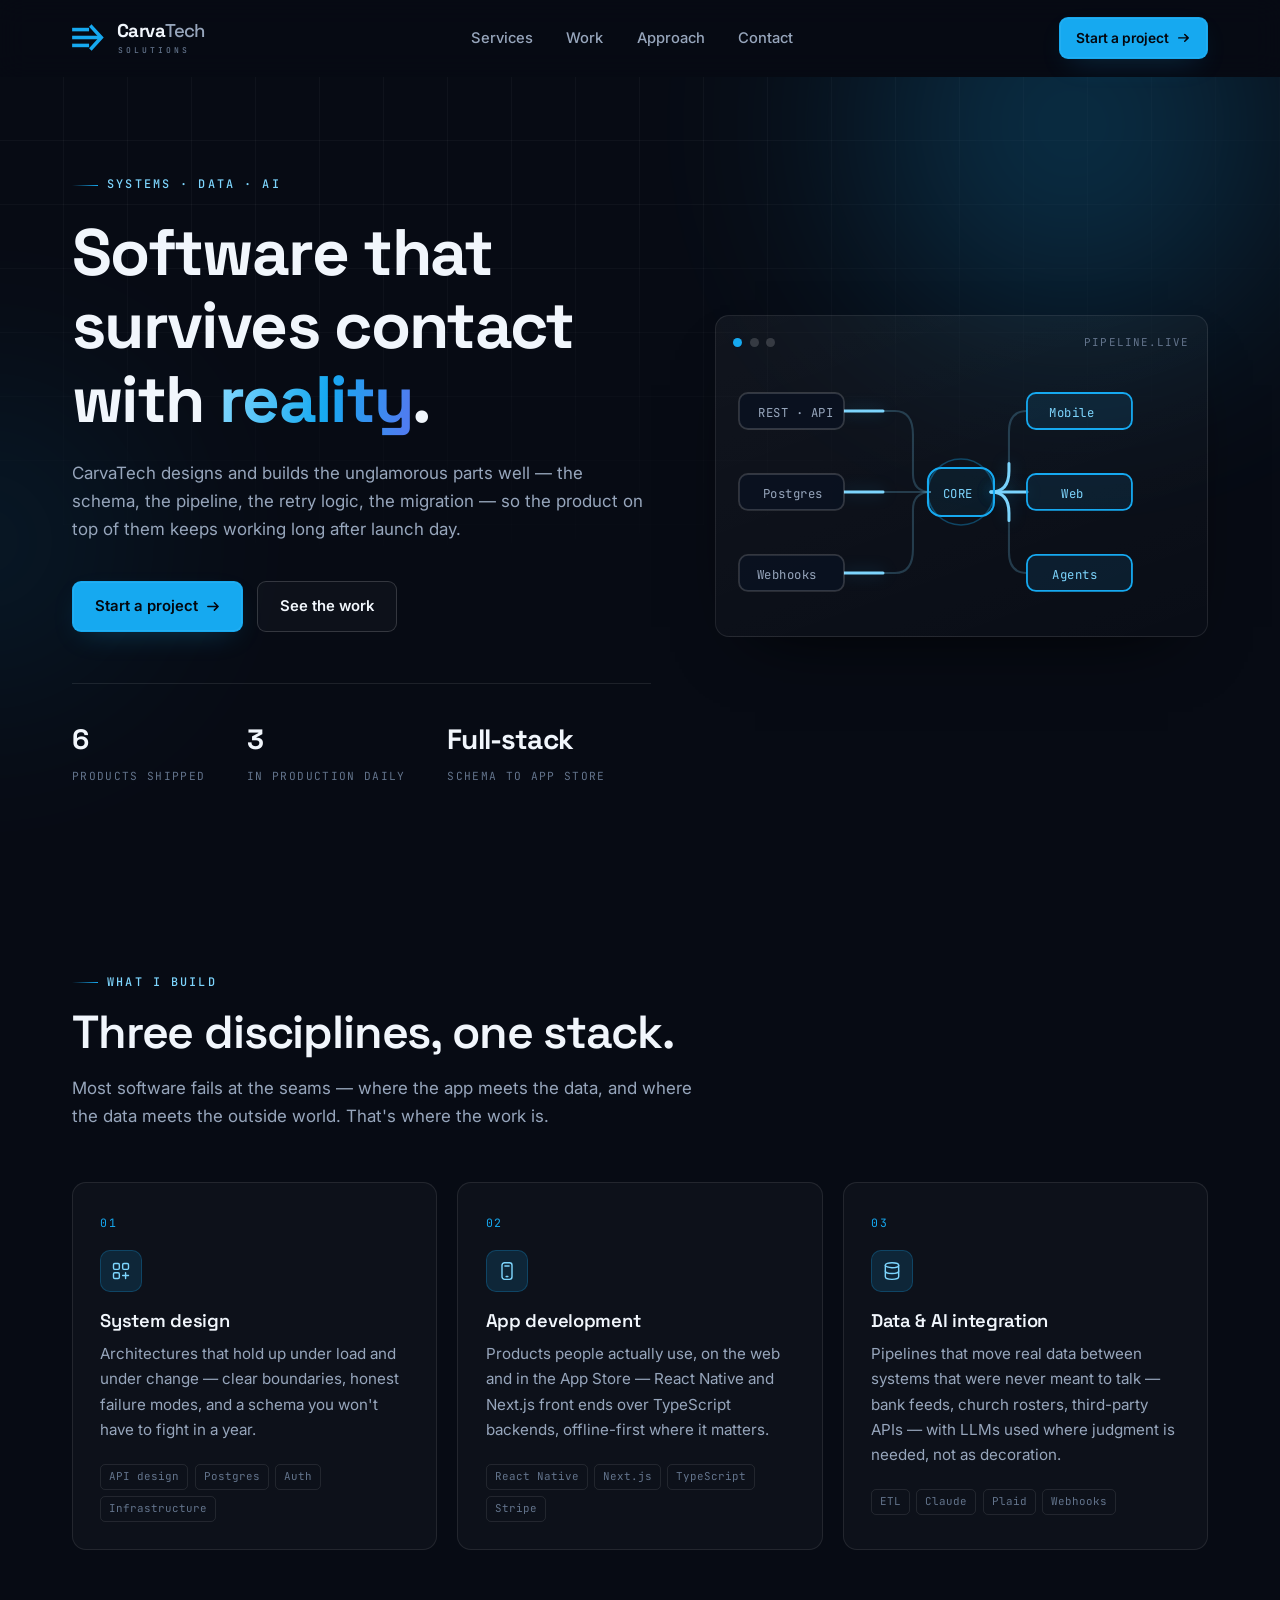
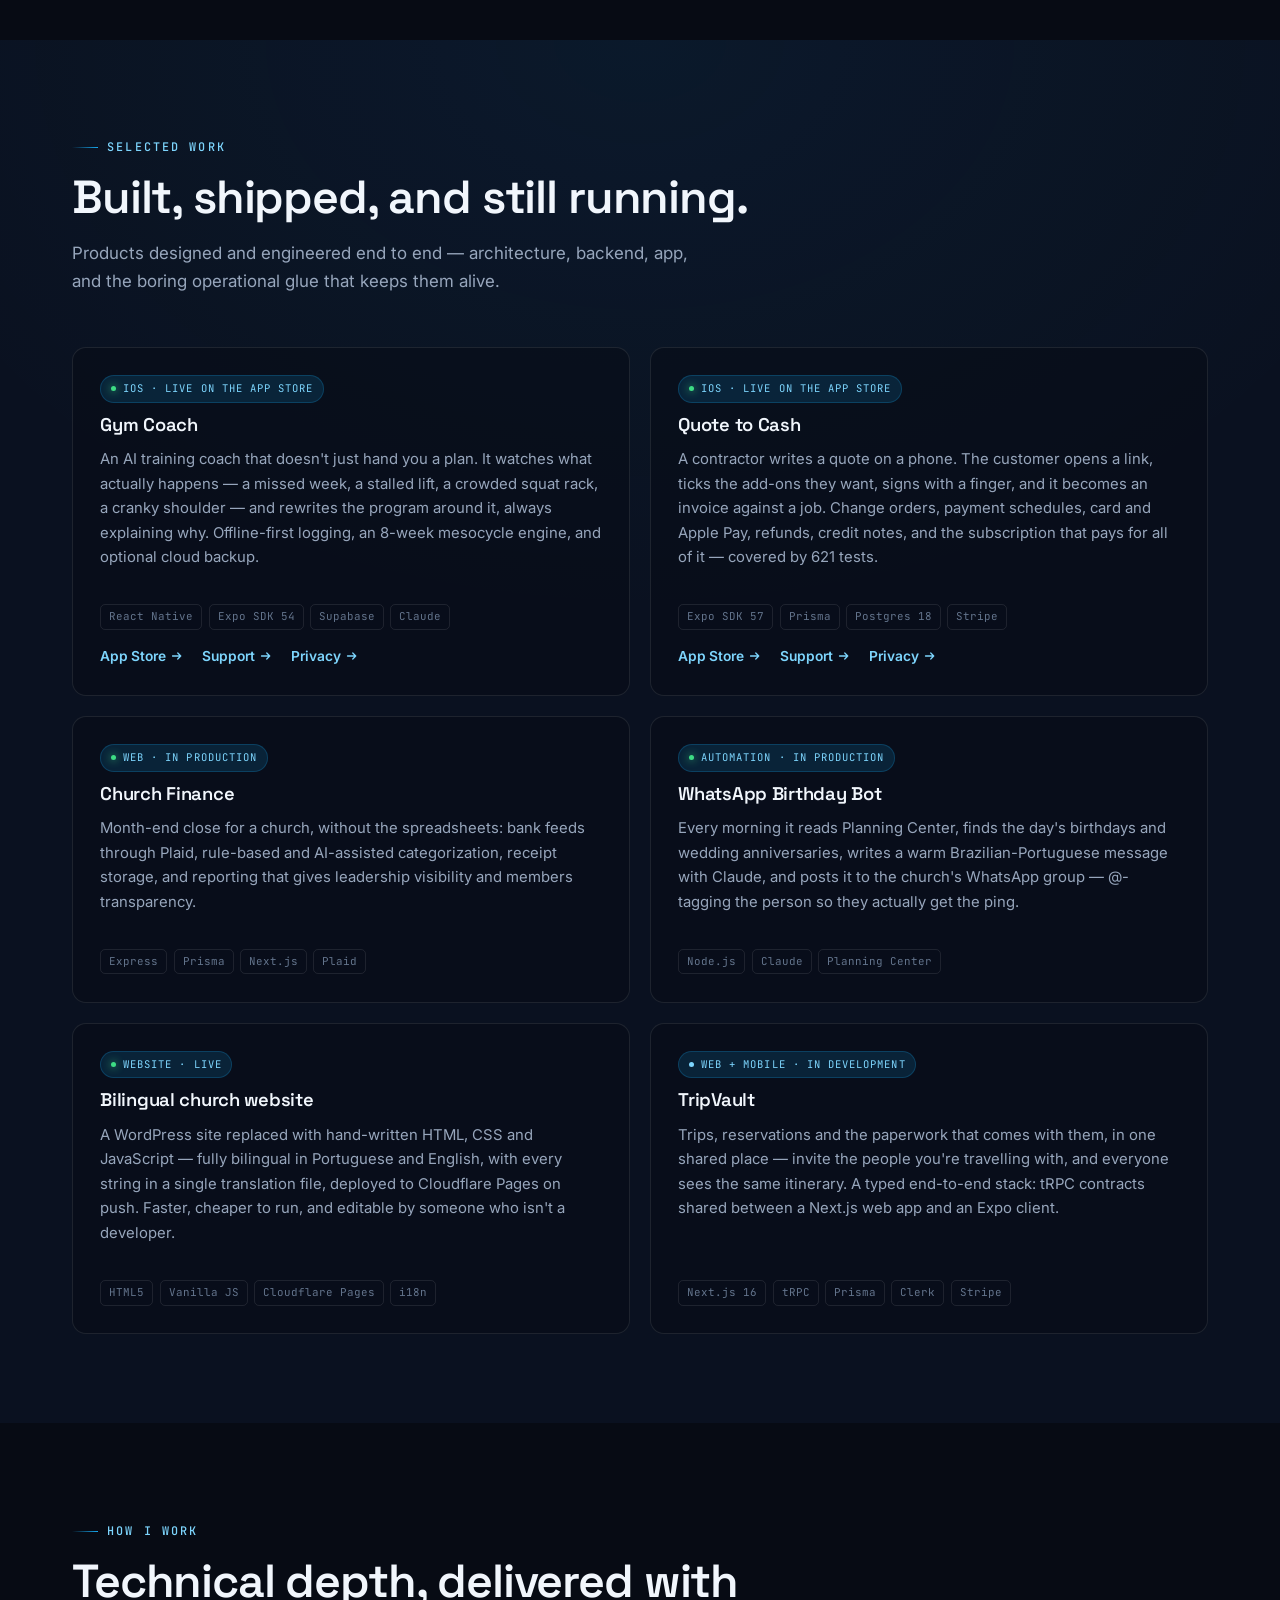
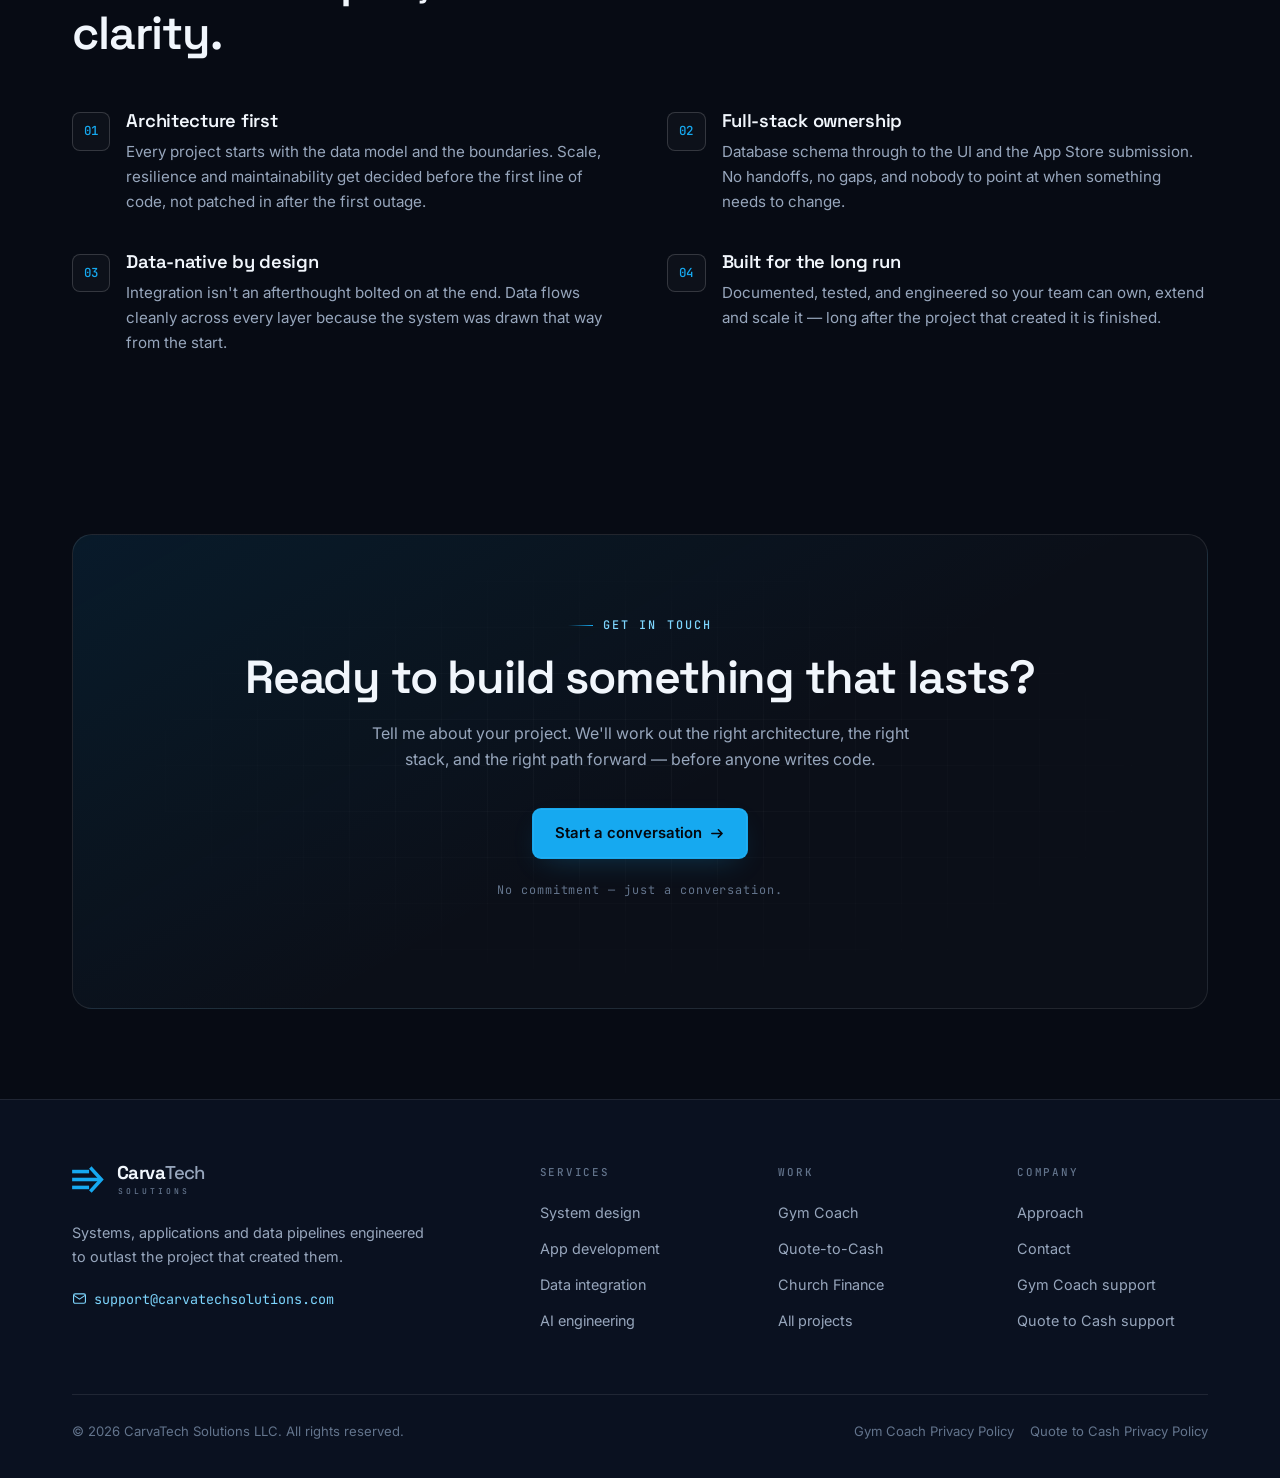
==== commit 2e672065: "Add Quote to Cash to the portfolio and link App Store listings Both apps are now live on the App Sto" ====
--- a/index.html
+++ b/index.html
@@ -549,21 +549,27 @@
 
     <div class="work-grid">
       <article class="proj wide reveal">
-        <span class="badge"><i></i>iOS · TestFlight beta</span>
+        <span class="badge live"><i></i>iOS · Live on the App Store</span>
         <h3>Gym Coach</h3>
         <p>An AI training coach that doesn't just hand you a plan. It watches what actually happens — a missed week, a stalled lift, a crowded squat rack, a cranky shoulder — and rewrites the program around it, always explaining why. Offline-first logging, an 8-week mesocycle engine, and optional cloud backup.</p>
         <div class="chips"><span class="chip">React Native</span><span class="chip">Expo SDK 54</span><span class="chip">Supabase</span><span class="chip">Claude</span></div>
         <div class="proj-links">
+          <a href="https://apps.apple.com/us/app/gym-coach-adaptive-ai-trainer/id6788474629">App Store <svg width="12" height="12" aria-hidden="true"><use href="#arw"/></svg></a>
           <a href="/gym-coach/support.html">Support <svg width="12" height="12" aria-hidden="true"><use href="#arw"/></svg></a>
           <a href="/gym-coach/privacy-policy.html">Privacy <svg width="12" height="12" aria-hidden="true"><use href="#arw"/></svg></a>
         </div>
       </article>
 
       <article class="proj wide reveal">
-        <span class="badge"><i></i>iOS + Web · Vertical slice</span>
-        <h3>Quote-to-Cash for Trades</h3>
+        <span class="badge live"><i></i>iOS · Live on the App Store</span>
+        <h3>Quote to Cash</h3>
         <p>A contractor writes a quote on a phone. The customer opens a link, ticks the add-ons they want, signs with a finger, and it becomes an invoice against a job. Change orders, payment schedules, card and Apple&nbsp;Pay, refunds, credit notes, and the subscription that pays for all of it — covered by 621 tests.</p>
         <div class="chips"><span class="chip">Expo SDK 57</span><span class="chip">Prisma</span><span class="chip">Postgres 18</span><span class="chip">Stripe</span></div>
+        <div class="proj-links">
+          <a href="https://apps.apple.com/us/app/quote-to-cash/id6801564965">App Store <svg width="12" height="12" aria-hidden="true"><use href="#arw"/></svg></a>
+          <a href="/quote-to-cash/support.html">Support <svg width="12" height="12" aria-hidden="true"><use href="#arw"/></svg></a>
+          <a href="/quote-to-cash/privacy-policy.html">Privacy <svg width="12" height="12" aria-hidden="true"><use href="#arw"/></svg></a>
+        </div>
       </article>
 
       <article class="proj wide reveal">
@@ -685,13 +691,16 @@
           <li><a href="#approach">Approach</a></li>
           <li><a href="#contact">Contact</a></li>
           <li><a href="/gym-coach/support.html">Gym Coach support</a></li>
-          <li><a href="/gym-coach/privacy-policy.html">Privacy policy</a></li>
+          <li><a href="/quote-to-cash/support.html">Quote to Cash support</a></li>
         </ul>
       </div>
     </div>
     <div class="foot-bottom">
       <span>© 2026 CarvaTech Solutions LLC. All rights reserved.</span>
-      <a href="/gym-coach/privacy-policy.html">Gym Coach Privacy Policy</a>
+      <span style="display:flex;gap:1rem;flex-wrap:wrap">
+        <a href="/gym-coach/privacy-policy.html">Gym Coach Privacy Policy</a>
+        <a href="/quote-to-cash/privacy-policy.html">Quote to Cash Privacy Policy</a>
+      </span>
     </div>
   </div>
 </footer>
